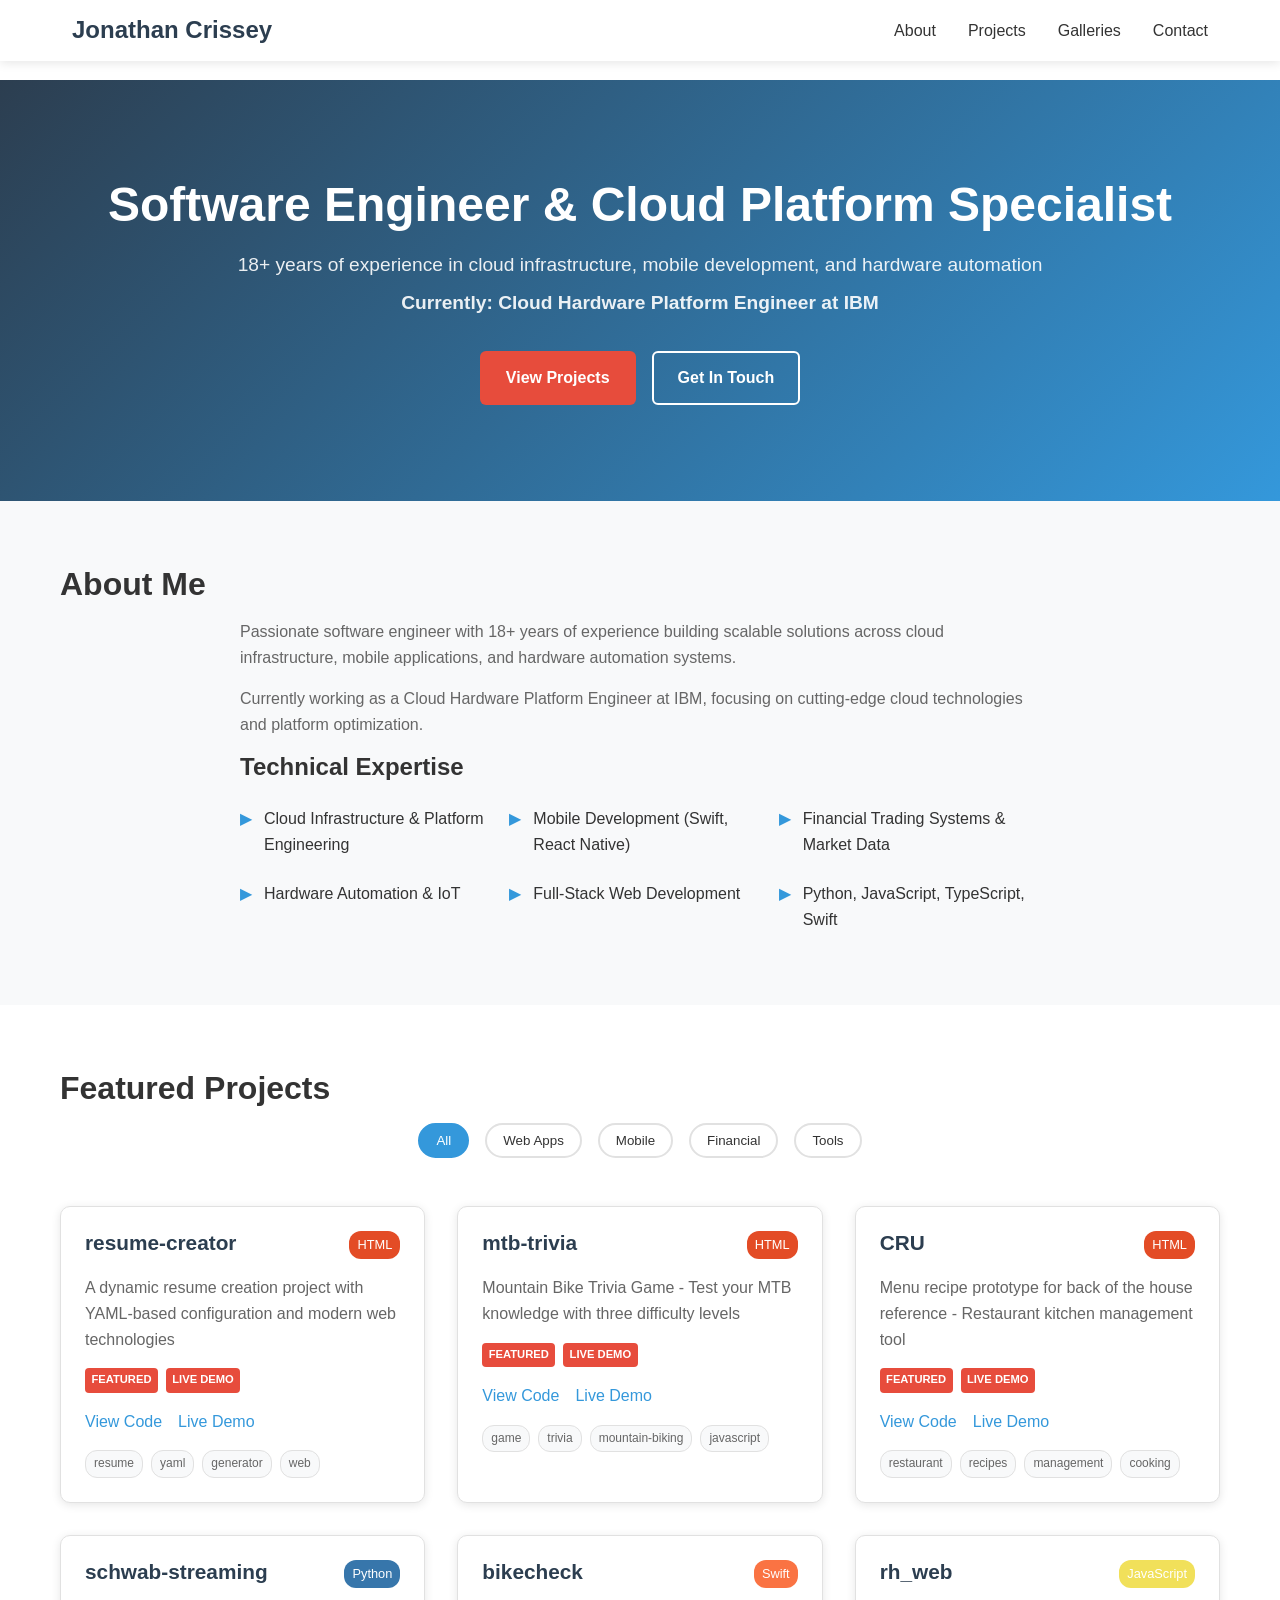
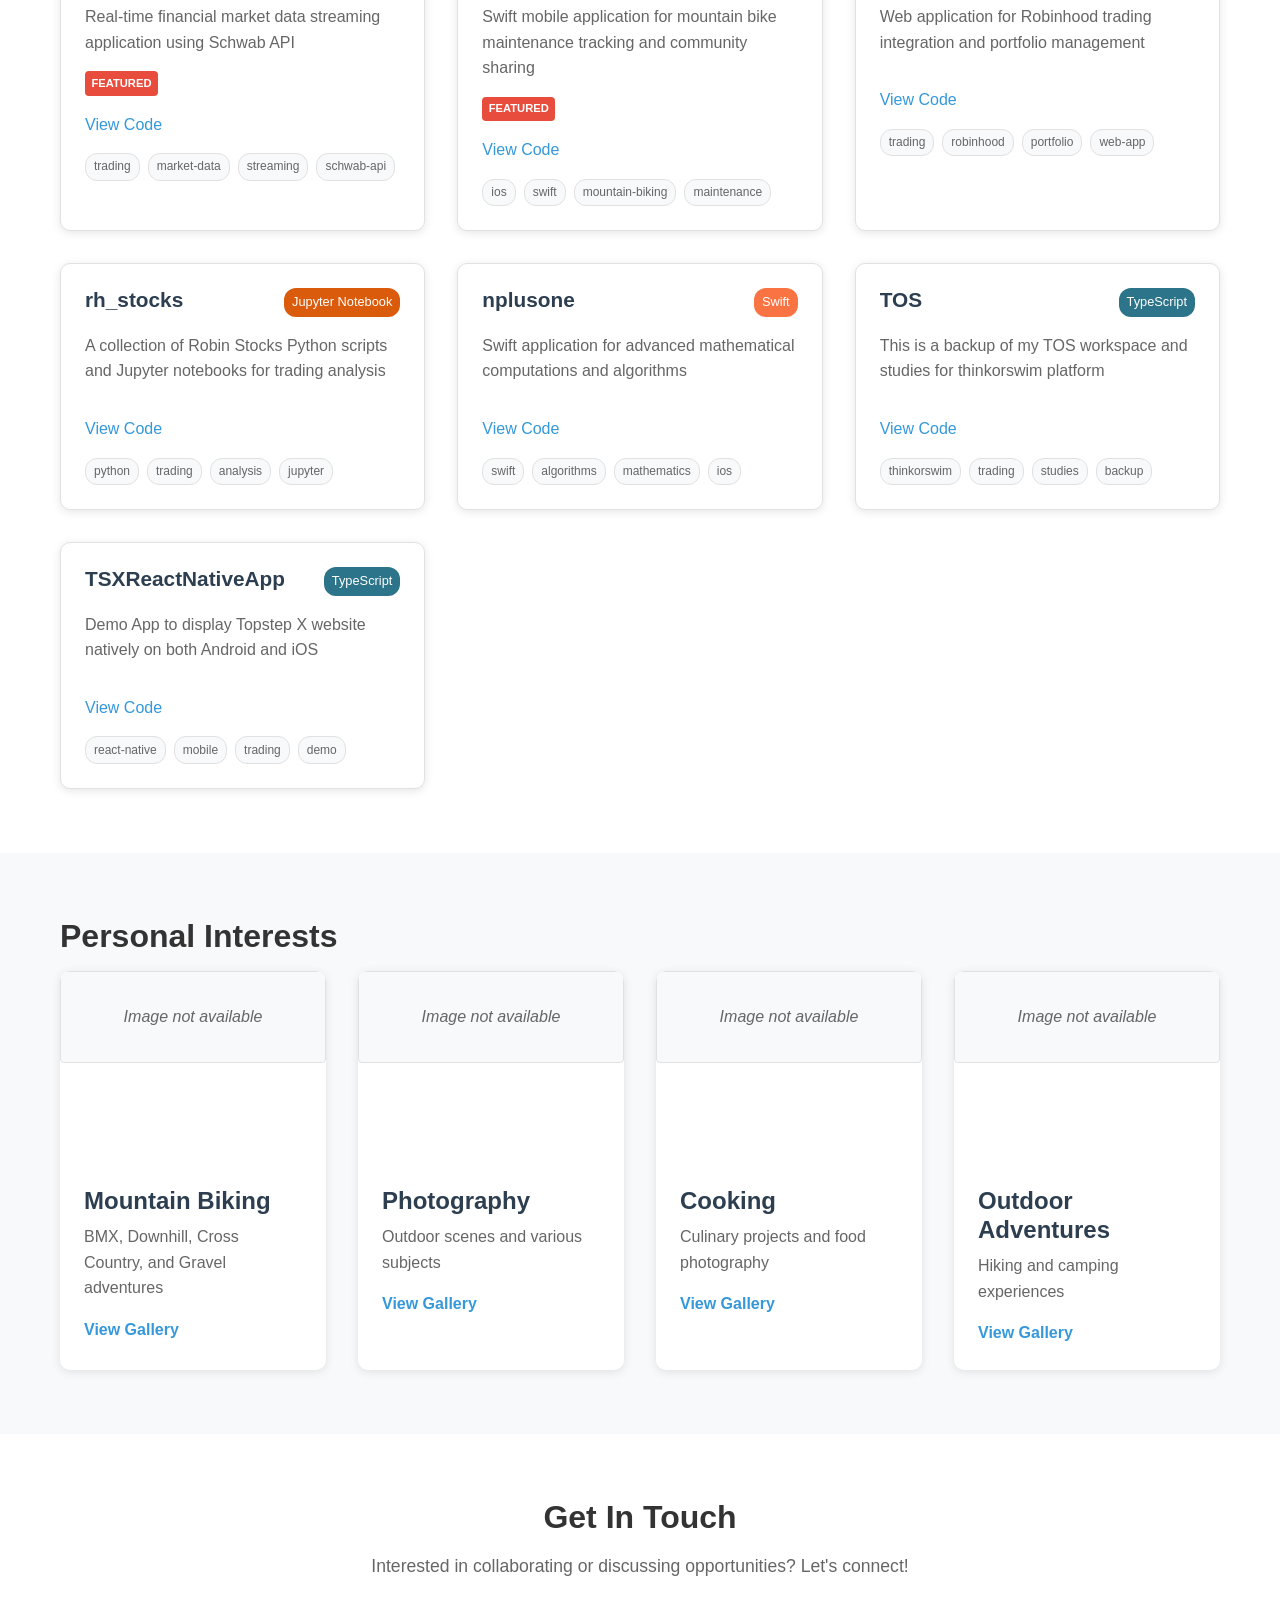
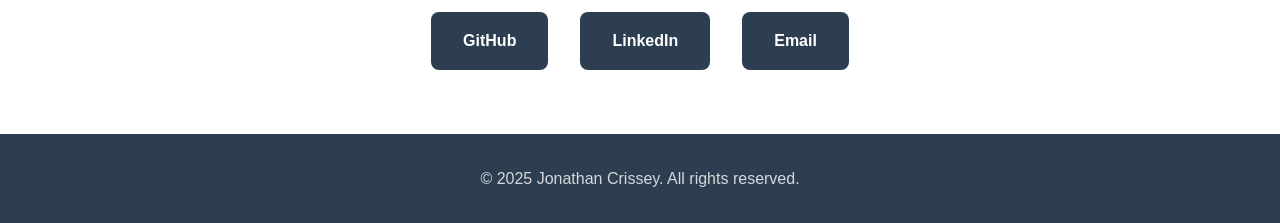
==== index.html @ 93f191c7 "Create portfolio landing page with GitHub projects showcase - Add responsive index.html with hero, a" ====
<!DOCTYPE html>
<html lang="en">
<head>
    <meta charset="UTF-8">
    <meta name="viewport" content="width=device-width, initial-scale=1.0">
    <title>Jonathan Crissey - Software Engineer & Portfolio</title>
    <meta name="description" content="Jonathan Crissey - 18+ years software engineering experience. Cloud infrastructure, mobile development, hardware automation.">
    <meta property="og:title" content="Jonathan Crissey - Software Engineer">
    <meta property="og:description" content="Portfolio showcasing GitHub projects and professional experience">
    <meta property="og:type" content="website">
    <link rel="stylesheet" href="css/main.css">
    <link rel="stylesheet" href="css/responsive.css">
</head>
<body>
    <header class="header">
        <nav class="nav">
            <div class="nav-brand">
                <h1>Jonathan Crissey</h1>
            </div>
            <ul class="nav-links">
                <li><a href="#about">About</a></li>
                <li><a href="#projects">Projects</a></li>
                <li><a href="#galleries">Galleries</a></li>
                <li><a href="#contact">Contact</a></li>
            </ul>
        </nav>
    </header>

    <main>
        <section class="hero">
            <div class="hero-content">
                <h1>Software Engineer & Cloud Platform Specialist</h1>
                <p>18+ years of experience in cloud infrastructure, mobile development, and hardware automation</p>
                <p class="hero-subtitle">Currently: Cloud Hardware Platform Engineer at IBM</p>
                <div class="hero-actions">
                    <a href="#projects" class="btn btn-primary">View Projects</a>
                    <a href="#contact" class="btn btn-secondary">Get In Touch</a>
                </div>
            </div>
        </section>

        <section id="about" class="about">
            <div class="container">
                <h2>About Me</h2>
                <div class="about-content">
                    <div class="about-text">
                        <p>Passionate software engineer with 18+ years of experience building scalable solutions across cloud infrastructure, mobile applications, and hardware automation systems.</p>
                        <p>Currently working as a Cloud Hardware Platform Engineer at IBM, focusing on cutting-edge cloud technologies and platform optimization.</p>
                        
                        <h3>Technical Expertise</h3>
                        <ul class="tech-list">
                            <li>Cloud Infrastructure & Platform Engineering</li>
                            <li>Mobile Development (Swift, React Native)</li>
                            <li>Financial Trading Systems & Market Data</li>
                            <li>Hardware Automation & IoT</li>
                            <li>Full-Stack Web Development</li>
                            <li>Python, JavaScript, TypeScript, Swift</li>
                        </ul>
                    </div>
                </div>
            </div>
        </section>

        <section id="projects" class="projects">
            <div class="container">
                <h2>Featured Projects</h2>
                <div class="projects-filter">
                    <button class="filter-btn active" data-filter="all">All</button>
                    <button class="filter-btn" data-filter="web">Web Apps</button>
                    <button class="filter-btn" data-filter="mobile">Mobile</button>
                    <button class="filter-btn" data-filter="financial">Financial</button>
                    <button class="filter-btn" data-filter="tools">Tools</button>
                </div>
                <div class="projects-grid" id="projects-grid">
                    <!-- Projects will be dynamically loaded here -->
                </div>
            </div>
        </section>

        <section id="galleries" class="galleries">
            <div class="container">
                <h2>Personal Interests</h2>
                <div class="galleries-grid">
                    <div class="gallery-card">
                        <div class="gallery-image">
                            <img src="images/biking/preview.jpg" alt="Mountain Biking" loading="lazy">
                        </div>
                        <h3>Mountain Biking</h3>
                        <p>BMX, Downhill, Cross Country, and Gravel adventures</p>
                        <a href="galleries/biking.html" class="gallery-link">View Gallery</a>
                    </div>
                    <div class="gallery-card">
                        <div class="gallery-image">
                            <img src="images/photography/preview.jpg" alt="Photography" loading="lazy">
                        </div>
                        <h3>Photography</h3>
                        <p>Outdoor scenes and various subjects</p>
                        <a href="galleries/photography.html" class="gallery-link">View Gallery</a>
                    </div>
                    <div class="gallery-card">
                        <div class="gallery-image">
                            <img src="images/cooking/preview.jpg" alt="Cooking" loading="lazy">
                        </div>
                        <h3>Cooking</h3>
                        <p>Culinary projects and food photography</p>
                        <a href="galleries/cooking.html" class="gallery-link">View Gallery</a>
                    </div>
                    <div class="gallery-card">
                        <div class="gallery-image">
                            <img src="images/outdoor/preview.jpg" alt="Outdoor Activities" loading="lazy">
                        </div>
                        <h3>Outdoor Adventures</h3>
                        <p>Hiking and camping experiences</p>
                        <a href="galleries/outdoor.html" class="gallery-link">View Gallery</a>
                    </div>
                </div>
            </div>
        </section>

        <section id="contact" class="contact">
            <div class="container">
                <h2>Get In Touch</h2>
                <div class="contact-content">
                    <p>Interested in collaborating or discussing opportunities? Let's connect!</p>
                    <div class="contact-links">
                        <a href="https://github.com/jonathanalexander229" class="contact-link" target="_blank" rel="noopener">
                            <span class="icon">GitHub</span>
                        </a>
                        <a href="https://linkedin.com/in/jonathanalexander229" class="contact-link" target="_blank" rel="noopener">
                            <span class="icon">LinkedIn</span>
                        </a>
                        <a href="mailto:jonathan@example.com" class="contact-link">
                            <span class="icon">Email</span>
                        </a>
                    </div>
                </div>
            </div>
        </section>
    </main>

    <footer class="footer">
        <div class="container">
            <p>&copy; 2025 Jonathan Crissey. All rights reserved.</p>
        </div>
    </footer>

    <script src="js/projects.js"></script>
    <script src="js/gallery.js"></script>
    <script src="js/main.js"></script>
</body>
</html>
---- css/main.css ----
/* Reset and Base Styles */
* {
    margin: 0;
    padding: 0;
    box-sizing: border-box;
}

:root {
    --primary-color: #2c3e50;
    --secondary-color: #3498db;
    --accent-color: #e74c3c;
    --text-color: #333;
    --text-light: #666;
    --background-color: #fff;
    --section-bg: #f8f9fa;
    --border-color: #e1e1e1;
    --shadow: 0 2px 10px rgba(0, 0, 0, 0.1);
    --transition: all 0.3s ease;
}

body {
    font-family: 'Helvetica Neue', Arial, sans-serif;
    line-height: 1.6;
    color: var(--text-color);
    background-color: var(--background-color);
}

.container {
    max-width: 1200px;
    margin: 0 auto;
    padding: 0 20px;
}

/* Typography */
h1, h2, h3, h4, h5, h6 {
    font-weight: 600;
    line-height: 1.2;
    margin-bottom: 1rem;
}

h1 { font-size: 2.5rem; }
h2 { font-size: 2rem; }
h3 { font-size: 1.5rem; }

p {
    margin-bottom: 1rem;
    color: var(--text-light);
}

/* Header and Navigation */
.header {
    background: var(--background-color);
    box-shadow: var(--shadow);
    position: fixed;
    top: 0;
    left: 0;
    right: 0;
    z-index: 1000;
}

.nav {
    display: flex;
    justify-content: space-between;
    align-items: center;
    padding: 1rem 2rem;
    max-width: 1200px;
    margin: 0 auto;
}

.nav-brand h1 {
    color: var(--primary-color);
    margin: 0;
    font-size: 1.5rem;
}

.nav-links {
    display: flex;
    list-style: none;
    gap: 2rem;
}

.nav-links a {
    text-decoration: none;
    color: var(--text-color);
    font-weight: 500;
    transition: var(--transition);
}

.nav-links a:hover {
    color: var(--secondary-color);
}

/* Main Content */
main {
    margin-top: 80px;
}

/* Hero Section */
.hero {
    background: linear-gradient(135deg, var(--primary-color) 0%, var(--secondary-color) 100%);
    color: white;
    padding: 6rem 2rem;
    text-align: center;
}

.hero-content h1 {
    font-size: 3rem;
    margin-bottom: 1rem;
    color: white;
}

.hero-content p {
    font-size: 1.2rem;
    margin-bottom: 0.5rem;
    color: rgba(255, 255, 255, 0.9);
}

.hero-subtitle {
    font-weight: 600;
    margin-bottom: 2rem !important;
}

.hero-actions {
    margin-top: 2rem;
    display: flex;
    gap: 1rem;
    justify-content: center;
    flex-wrap: wrap;
}

/* Buttons */
.btn {
    display: inline-block;
    padding: 12px 24px;
    border-radius: 6px;
    text-decoration: none;
    font-weight: 600;
    transition: var(--transition);
    border: 2px solid transparent;
}

.btn-primary {
    background: var(--accent-color);
    color: white;
}

.btn-primary:hover {
    background: #c0392b;
    transform: translateY(-2px);
}

.btn-secondary {
    background: transparent;
    color: white;
    border-color: white;
}

.btn-secondary:hover {
    background: white;
    color: var(--primary-color);
}

/* Sections */
section {
    padding: 4rem 0;
}

.about {
    background: var(--section-bg);
}

.about-content {
    max-width: 800px;
    margin: 0 auto;
}

.tech-list {
    list-style: none;
    display: grid;
    grid-template-columns: repeat(auto-fit, minmax(250px, 1fr));
    gap: 0.5rem;
    margin-top: 1rem;
}

.tech-list li {
    padding: 0.5rem 0;
    color: var(--text-color);
    position: relative;
    padding-left: 1.5rem;
}

.tech-list li::before {
    content: "▶";
    color: var(--secondary-color);
    position: absolute;
    left: 0;
}

/* Projects Section */
.projects-filter {
    display: flex;
    justify-content: center;
    gap: 1rem;
    margin-bottom: 3rem;
    flex-wrap: wrap;
}

.filter-btn {
    padding: 8px 16px;
    border: 2px solid var(--border-color);
    background: var(--background-color);
    color: var(--text-color);
    border-radius: 25px;
    cursor: pointer;
    transition: var(--transition);
    font-weight: 500;
}

.filter-btn:hover,
.filter-btn.active {
    background: var(--secondary-color);
    color: white;
    border-color: var(--secondary-color);
}

.projects-grid {
    display: grid;
    grid-template-columns: repeat(auto-fit, minmax(300px, 1fr));
    gap: 2rem;
}

.project-card {
    background: var(--background-color);
    border-radius: 10px;
    padding: 1.5rem;
    box-shadow: var(--shadow);
    transition: var(--transition);
    border: 1px solid var(--border-color);
}

.project-card:hover {
    transform: translateY(-5px);
    box-shadow: 0 5px 20px rgba(0, 0, 0, 0.15);
}

.project-header {
    display: flex;
    justify-content: space-between;
    align-items: flex-start;
    margin-bottom: 1rem;
}

.project-title {
    font-size: 1.3rem;
    color: var(--primary-color);
    margin: 0;
}

.project-language {
    background: var(--secondary-color);
    color: white;
    padding: 0.25rem 0.5rem;
    border-radius: 12px;
    font-size: 0.8rem;
    font-weight: 500;
}

.project-description {
    margin-bottom: 1rem;
    color: var(--text-light);
}

.project-links {
    display: flex;
    gap: 1rem;
    flex-wrap: wrap;
}

.project-link {
    color: var(--secondary-color);
    text-decoration: none;
    font-weight: 500;
    transition: var(--transition);
}

.project-link:hover {
    color: var(--primary-color);
    text-decoration: underline;
}

.project-badge {
    background: var(--accent-color);
    color: white;
    padding: 0.2rem 0.4rem;
    border-radius: 4px;
    font-size: 0.7rem;
    font-weight: 600;
    text-transform: uppercase;
}

/* Galleries Section */
.galleries {
    background: var(--section-bg);
}

.galleries-grid {
    display: grid;
    grid-template-columns: repeat(auto-fit, minmax(250px, 1fr));
    gap: 2rem;
}

.gallery-card {
    background: var(--background-color);
    border-radius: 10px;
    overflow: hidden;
    box-shadow: var(--shadow);
    transition: var(--transition);
}

.gallery-card:hover {
    transform: translateY(-5px);
}

.gallery-image {
    height: 200px;
    overflow: hidden;
}

.gallery-image img {
    width: 100%;
    height: 100%;
    object-fit: cover;
    transition: var(--transition);
}

.gallery-card:hover .gallery-image img {
    transform: scale(1.05);
}

.gallery-card h3,
.gallery-card p,
.gallery-link {
    padding: 0 1.5rem;
}

.gallery-card h3 {
    margin: 1rem 0 0.5rem 0;
    color: var(--primary-color);
}

.gallery-card p {
    margin-bottom: 1rem;
}

.gallery-link {
    display: inline-block;
    color: var(--secondary-color);
    text-decoration: none;
    font-weight: 600;
    margin-bottom: 1.5rem;
    transition: var(--transition);
}

.gallery-link:hover {
    color: var(--primary-color);
}

/* Contact Section */
.contact {
    text-align: center;
}

.contact-content p {
    font-size: 1.1rem;
    margin-bottom: 2rem;
    color: var(--text-light);
}

.contact-links {
    display: flex;
    justify-content: center;
    gap: 2rem;
    flex-wrap: wrap;
}

.contact-link {
    display: inline-block;
    padding: 1rem 2rem;
    background: var(--primary-color);
    color: white;
    text-decoration: none;
    border-radius: 8px;
    transition: var(--transition);
    font-weight: 600;
}

.contact-link:hover {
    background: var(--secondary-color);
    transform: translateY(-2px);
}

/* Footer */
.footer {
    background: var(--primary-color);
    color: white;
    text-align: center;
    padding: 2rem 0;
}

.footer p {
    margin: 0;
    color: rgba(255, 255, 255, 0.8);
}

/* Project Topics */
.project-topics {
    margin-top: 1rem;
    display: flex;
    flex-wrap: wrap;
    gap: 0.5rem;
}

.topic-tag {
    background: var(--section-bg);
    color: var(--text-light);
    padding: 0.2rem 0.5rem;
    border-radius: 12px;
    font-size: 0.75rem;
    border: 1px solid var(--border-color);
}

.project-meta {
    margin-bottom: 1rem;
    display: flex;
    gap: 0.5rem;
    flex-wrap: wrap;
}

/* Lightbox Styles */
.lightbox {
    position: fixed;
    top: 0;
    left: 0;
    width: 100%;
    height: 100%;
    background: rgba(0, 0, 0, 0.9);
    z-index: 2000;
    display: flex;
    align-items: center;
    justify-content: center;
    opacity: 0;
    visibility: hidden;
    transition: var(--transition);
}

.lightbox.active {
    opacity: 1;
    visibility: visible;
}

.lightbox-overlay {
    position: relative;
    width: 100%;
    height: 100%;
    display: flex;
    align-items: center;
    justify-content: center;
}

.lightbox-content {
    position: relative;
    max-width: 90vw;
    max-height: 90vh;
}

.lightbox-image {
    max-width: 100%;
    max-height: 80vh;
    object-fit: contain;
}

.lightbox-close {
    position: absolute;
    top: -40px;
    right: 0;
    background: none;
    border: none;
    color: white;
    font-size: 2rem;
    cursor: pointer;
    padding: 5px;
    line-height: 1;
}

.lightbox-prev,
.lightbox-next {
    position: absolute;
    top: 50%;
    transform: translateY(-50%);
    background: rgba(255, 255, 255, 0.2);
    border: none;
    color: white;
    font-size: 2rem;
    cursor: pointer;
    padding: 1rem;
    border-radius: 50%;
    transition: var(--transition);
}

.lightbox-prev {
    left: -60px;
}

.lightbox-next {
    right: -60px;
}

.lightbox-prev:hover,
.lightbox-next:hover {
    background: rgba(255, 255, 255, 0.3);
}

.lightbox-caption {
    position: absolute;
    bottom: -40px;
    left: 0;
    right: 0;
    color: white;
    text-align: center;
    font-size: 0.9rem;
}

.lightbox-counter {
    position: absolute;
    top: -40px;
    left: 0;
    color: white;
    font-size: 0.9rem;
}

/* Animation Classes */
.animate-in {
    animation: fadeInUp 0.6s ease forwards;
}

@keyframes fadeInUp {
    from {
        opacity: 0;
        transform: translateY(30px);
    }
    to {
        opacity: 1;
        transform: translateY(0);
    }
}

.image-placeholder {
    display: flex;
    align-items: center;
    justify-content: center;
    background: var(--section-bg);
    color: var(--text-light);
    border: 1px solid var(--border-color);
    border-radius: 4px;
    padding: 2rem;
    font-style: italic;
}

/* Utility Classes */
.hidden {
    display: none !important;
}

.text-center {
    text-align: center;
}

/* Smooth Scrolling */
html {
    scroll-behavior: smooth;
}
---- css/responsive.css ----
/* Responsive Design */

/* Tablet Styles */
@media (max-width: 1024px) {
    .container {
        padding: 0 15px;
    }
    
    .nav {
        padding: 1rem 1.5rem;
    }
    
    .hero-content h1 {
        font-size: 2.5rem;
    }
    
    .projects-grid {
        grid-template-columns: repeat(auto-fit, minmax(280px, 1fr));
        gap: 1.5rem;
    }
    
    .galleries-grid {
        grid-template-columns: repeat(auto-fit, minmax(200px, 1fr));
    }
}

/* Mobile Styles */
@media (max-width: 768px) {
    .nav {
        flex-direction: column;
        gap: 1rem;
        padding: 1rem;
    }
    
    .nav-links {
        gap: 1.5rem;
    }
    
    main {
        margin-top: 120px;
    }
    
    .hero {
        padding: 4rem 1rem;
    }
    
    .hero-content h1 {
        font-size: 2rem;
    }
    
    .hero-content p {
        font-size: 1rem;
    }
    
    .hero-actions {
        flex-direction: column;
        align-items: center;
        gap: 0.5rem;
    }
    
    .btn {
        width: 100%;
        max-width: 200px;
        text-align: center;
    }
    
    section {
        padding: 3rem 0;
    }
    
    h1 { font-size: 2rem; }
    h2 { font-size: 1.75rem; }
    h3 { font-size: 1.25rem; }
    
    .projects-filter {
        gap: 0.5rem;
    }
    
    .filter-btn {
        padding: 6px 12px;
        font-size: 0.9rem;
    }
    
    .projects-grid {
        grid-template-columns: 1fr;
        gap: 1rem;
    }
    
    .project-card {
        padding: 1rem;
    }
    
    .project-header {
        flex-direction: column;
        gap: 0.5rem;
        align-items: flex-start;
    }
    
    .project-links {
        flex-direction: column;
        gap: 0.5rem;
    }
    
    .galleries-grid {
        grid-template-columns: 1fr;
        gap: 1rem;
    }
    
    .contact-links {
        flex-direction: column;
        gap: 1rem;
        align-items: center;
    }
    
    .contact-link {
        width: 100%;
        max-width: 250px;
    }
    
    .tech-list {
        grid-template-columns: 1fr;
    }
}

/* Small Mobile Styles */
@media (max-width: 480px) {
    .container {
        padding: 0 10px;
    }
    
    .nav-brand h1 {
        font-size: 1.2rem;
    }
    
    .nav-links {
        flex-wrap: wrap;
        justify-content: center;
        gap: 1rem;
    }
    
    .hero {
        padding: 3rem 0.5rem;
    }
    
    .hero-content h1 {
        font-size: 1.75rem;
    }
    
    .project-card {
        margin: 0 0.5rem;
    }
    
    .gallery-card h3,
    .gallery-card p,
    .gallery-link {
        padding: 0 1rem;
    }
}

/* Print Styles */
@media print {
    .nav,
    .hero-actions,
    .projects-filter,
    .contact-links,
    .footer {
        display: none;
    }
    
    .hero {
        background: none;
        color: var(--text-color);
        padding: 2rem 0;
    }
    
    .hero-content h1 {
        color: var(--primary-color);
    }
    
    section {
        padding: 1rem 0;
        break-inside: avoid;
    }
    
    .project-card,
    .gallery-card {
        break-inside: avoid;
        box-shadow: none;
        border: 1px solid var(--border-color);
    }
}

/* High DPI Displays */
@media (-webkit-min-device-pixel-ratio: 2), (min-resolution: 192dpi) {
    .gallery-image img,
    .project-card {
        image-rendering: -webkit-optimize-contrast;
        image-rendering: crisp-edges;
    }
}

/* Dark Mode Support */
@media (prefers-color-scheme: dark) {
    :root {
        --primary-color: #34495e;
        --text-color: #e4e4e4;
        --text-light: #b8b8b8;
        --background-color: #1a1a1a;
        --section-bg: #2d2d2d;
        --border-color: #404040;
        --shadow: 0 2px 10px rgba(0, 0, 0, 0.3);
    }
    
    .project-card,
    .gallery-card {
        background: var(--section-bg);
        border-color: var(--border-color);
    }
    
    .filter-btn {
        background: var(--section-bg);
        border-color: var(--border-color);
        color: var(--text-color);
    }
}

/* Reduced Motion */
@media (prefers-reduced-motion: reduce) {
    * {
        animation-duration: 0.01ms !important;
        animation-iteration-count: 1 !important;
        transition-duration: 0.01ms !important;
    }
    
    html {
        scroll-behavior: auto;
    }
}
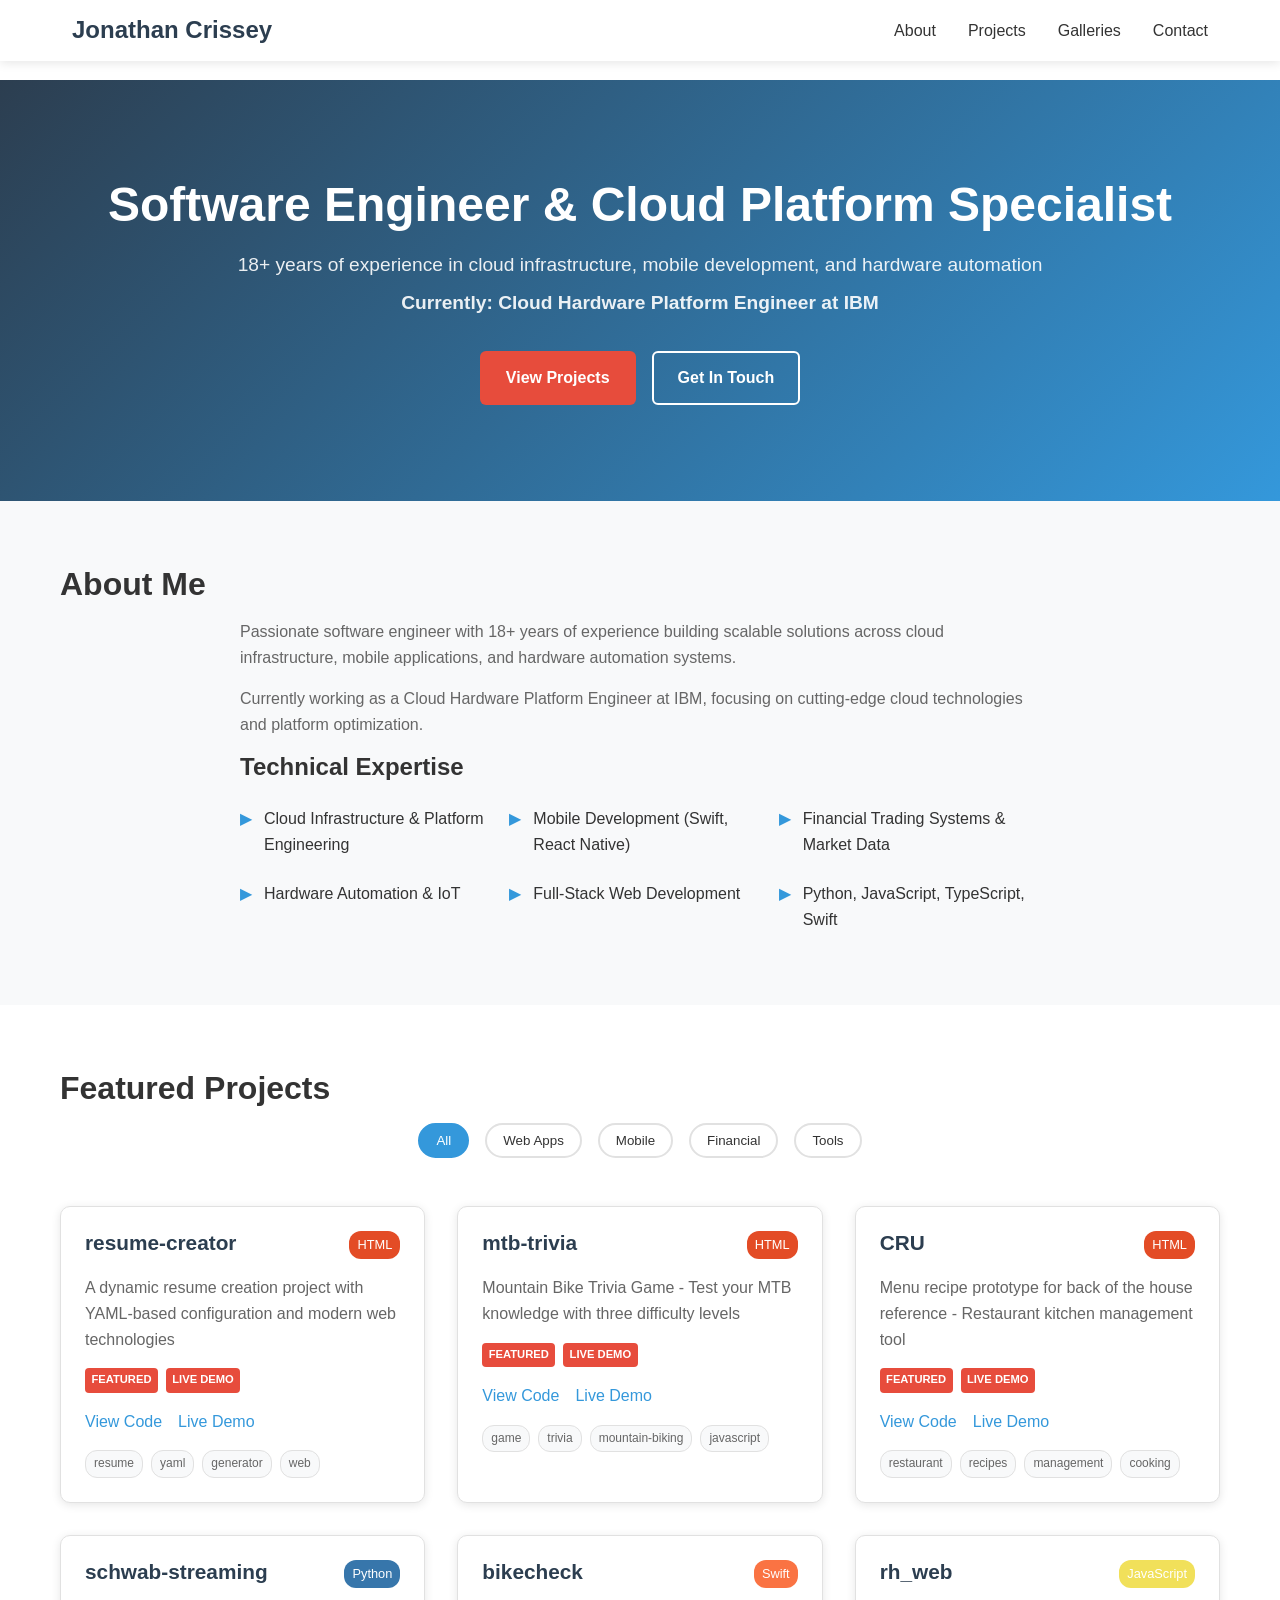
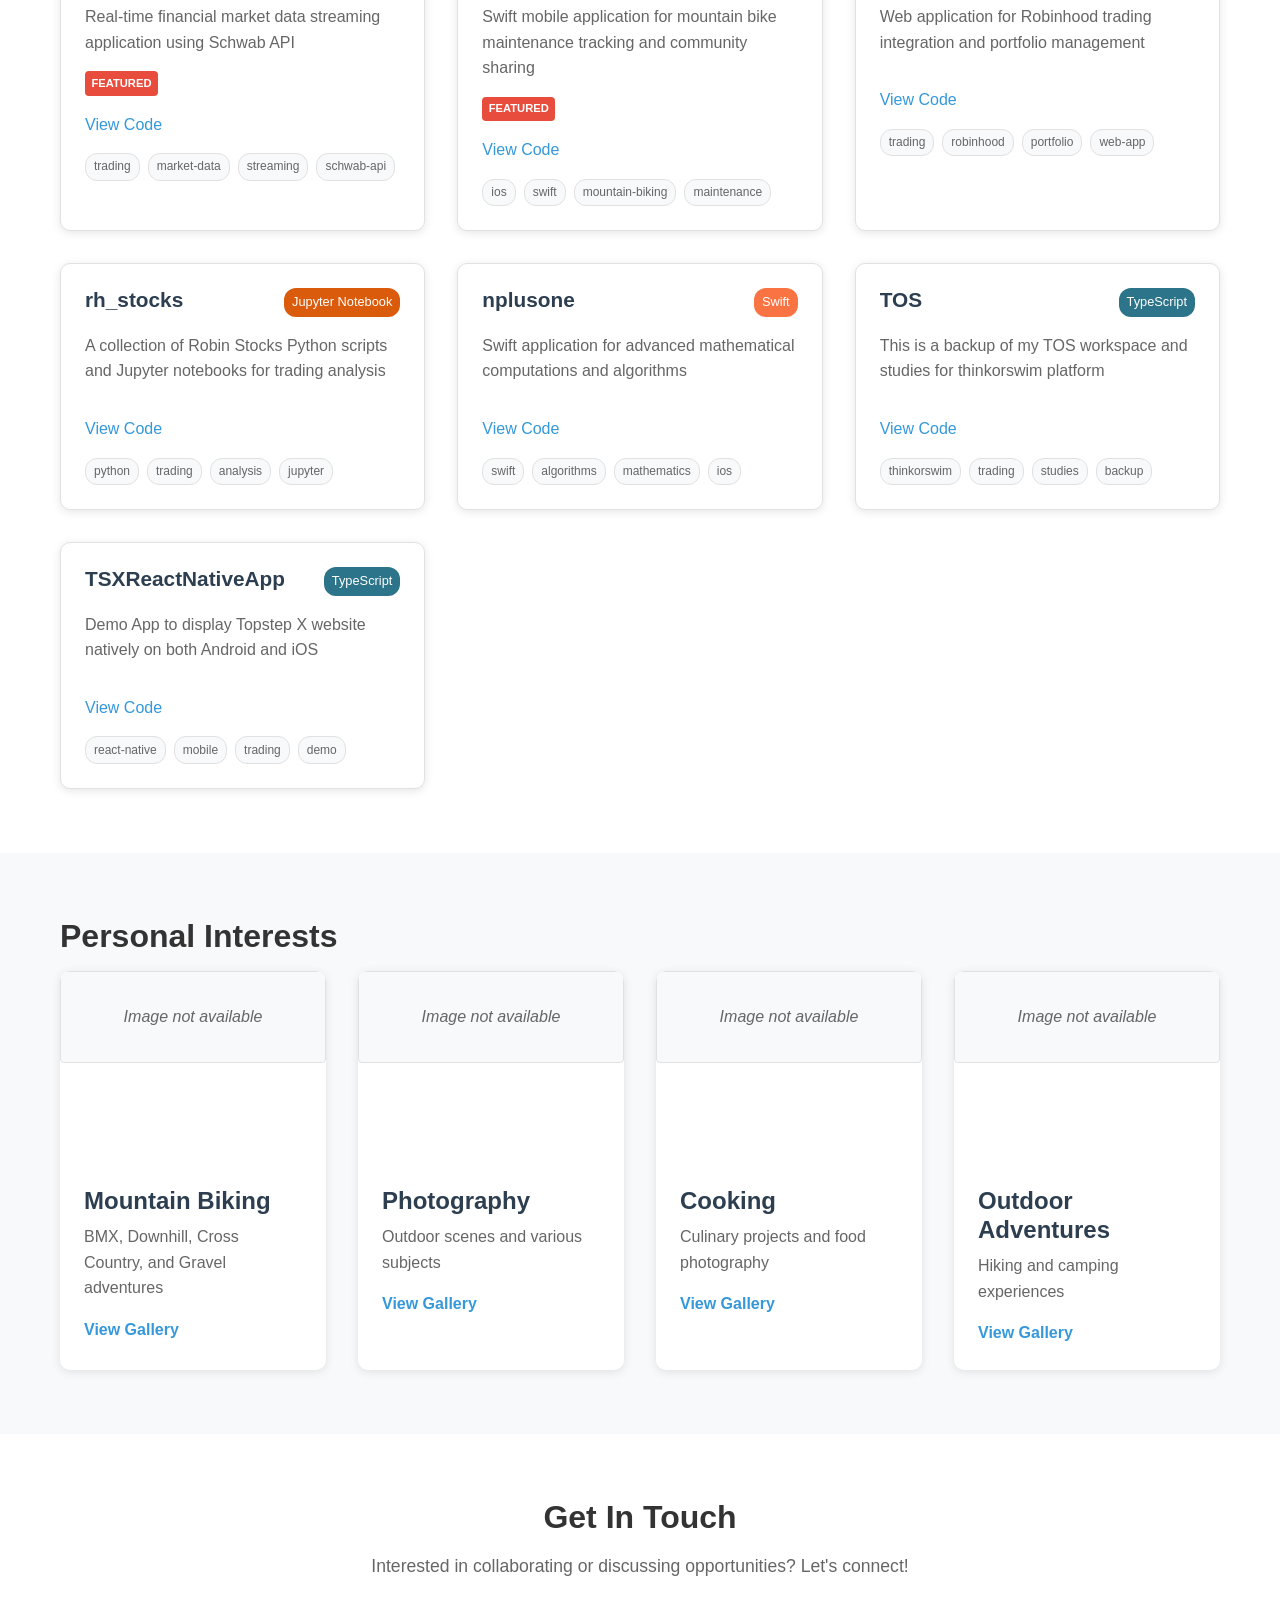
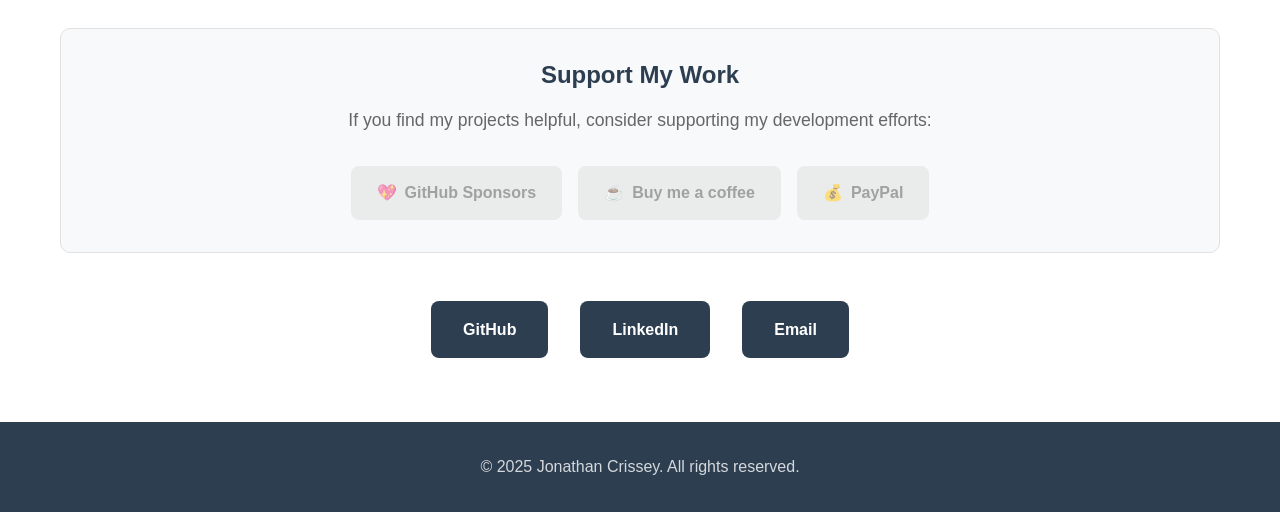
==== commit b578da0a: "Add donation and advertising testing framework - Implement GitHub Pages compliant donation buttons (" ====
--- a/index.html
+++ b/index.html
@@ -63,6 +63,16 @@
 
         <section id="projects" class="projects">
             <div class="container">
+                <!-- Ad Section - Testing Only -->
+                <div class="ad-section banner-ad" data-ad-type="banner" style="display: none;">
+                    <div class="ad-placeholder">
+                        <span class="ad-label">Advertisement</span>
+                        <div class="ad-content">
+                            <p>728x90 Banner Ad Space - Testing</p>
+                        </div>
+                    </div>
+                </div>
+                
                 <h2>Featured Projects</h2>
                 <div class="projects-filter">
                     <button class="filter-btn active" data-filter="all">All</button>
@@ -74,6 +84,16 @@
                 <div class="projects-grid" id="projects-grid">
                     <!-- Projects will be dynamically loaded here -->
                 </div>
+                
+                <!-- Ad Section - Sidebar Style -->
+                <div class="ad-section sidebar-ad" data-ad-type="sidebar" style="display: none;">
+                    <div class="ad-placeholder">
+                        <span class="ad-label">Sponsored</span>
+                        <div class="ad-content">
+                            <p>300x250 Sidebar Ad - Testing</p>
+                        </div>
+                    </div>
+                </div>
             </div>
         </section>
 
@@ -122,6 +142,27 @@
                 <h2>Get In Touch</h2>
                 <div class="contact-content">
                     <p>Interested in collaborating or discussing opportunities? Let's connect!</p>
+                    
+                    <!-- Support Section -->
+                    <div class="support-section">
+                        <h3>Support My Work</h3>
+                        <p>If you find my projects helpful, consider supporting my development efforts:</p>
+                        <div class="donation-buttons">
+                            <a href="#" class="donation-btn github-sponsor disabled" data-service="github-sponsors">
+                                <span class="icon">💖</span>
+                                <span>GitHub Sponsors</span>
+                            </a>
+                            <a href="#" class="donation-btn kofi disabled" data-service="kofi">
+                                <span class="icon">☕</span>
+                                <span>Buy me a coffee</span>
+                            </a>
+                            <a href="#" class="donation-btn paypal disabled" data-service="paypal">
+                                <span class="icon">💰</span>
+                                <span>PayPal</span>
+                            </a>
+                        </div>
+                    </div>
+                    
                     <div class="contact-links">
                         <a href="https://github.com/jonathanalexander229" class="contact-link" target="_blank" rel="noopener">
                             <span class="icon">GitHub</span>
@@ -138,6 +179,20 @@
         </section>
     </main>
 
+    <!-- Ad Testing Controls (Development Only) -->
+    <div class="ad-controls" id="ad-controls">
+        <h4>Ad Testing (Dev Mode)</h4>
+        <label>
+            <input type="checkbox" id="toggle-banner-ad"> Banner Ads
+        </label>
+        <label>
+            <input type="checkbox" id="toggle-sidebar-ad"> Sidebar Ads
+        </label>
+        <label>
+            <input type="checkbox" id="toggle-donation-buttons" checked> Donation Buttons
+        </label>
+    </div>
+
     <footer class="footer">
         <div class="container">
             <p>&copy; 2025 Jonathan Crissey. All rights reserved.</p>
--- a/css/main.css
+++ b/css/main.css
@@ -376,6 +376,67 @@
     color: var(--text-light);
 }
 
+/* Support Section */
+.support-section {
+    margin: 3rem 0;
+    padding: 2rem;
+    background: var(--section-bg);
+    border-radius: 10px;
+    border: 1px solid var(--border-color);
+}
+
+.support-section h3 {
+    color: var(--primary-color);
+    margin-bottom: 1rem;
+}
+
+.donation-buttons {
+    display: flex;
+    justify-content: center;
+    gap: 1rem;
+    flex-wrap: wrap;
+    margin-top: 1.5rem;
+}
+
+.donation-btn {
+    display: inline-flex;
+    align-items: center;
+    gap: 0.5rem;
+    padding: 0.75rem 1.5rem;
+    border-radius: 8px;
+    text-decoration: none;
+    font-weight: 600;
+    transition: var(--transition);
+    border: 2px solid transparent;
+}
+
+.donation-btn.github-sponsor {
+    background: #ea4aaa;
+    color: white;
+}
+
+.donation-btn.kofi {
+    background: #ff5f5f;
+    color: white;
+}
+
+.donation-btn.paypal {
+    background: #0070ba;
+    color: white;
+}
+
+.donation-btn.disabled {
+    background: var(--border-color);
+    color: var(--text-light);
+    cursor: not-allowed;
+    opacity: 0.6;
+}
+
+.donation-btn:not(.disabled):hover {
+    transform: translateY(-2px);
+    box-shadow: 0 4px 12px rgba(0, 0, 0, 0.15);
+}
+
 .contact-links {
     display: flex;
     justify-content: center;
@@ -538,6 +599,95 @@
     font-size: 0.9rem;
 }
 
+/* Ad Sections - Testing Only */
+.ad-section {
+    margin: 2rem 0;
+    text-align: center;
+}
+
+.ad-placeholder {
+    background: linear-gradient(135deg, #f8f9fa 0%, #e9ecef 100%);
+    border: 2px dashed var(--border-color);
+    border-radius: 8px;
+    padding: 1rem;
+    position: relative;
+    min-height: 100px;
+    display: flex;
+    flex-direction: column;
+    align-items: center;
+    justify-content: center;
+}
+
+.ad-label {
+    position: absolute;
+    top: 8px;
+    left: 8px;
+    background: var(--text-light);
+    color: white;
+    padding: 0.2rem 0.5rem;
+    border-radius: 4px;
+    font-size: 0.7rem;
+    text-transform: uppercase;
+    font-weight: 600;
+}
+
+.banner-ad .ad-placeholder {
+    width: 100%;
+    max-width: 728px;
+    height: 90px;
+    margin: 0 auto;
+}
+
+.sidebar-ad .ad-placeholder {
+    width: 300px;
+    height: 250px;
+    margin: 0 auto;
+}
+
+.ad-content {
+    color: var(--text-light);
+    font-style: italic;
+}
+
+.ad-content p {
+    margin: 0;
+    font-size: 0.9rem;
+}
+
+/* Ad Testing Controls */
+.ad-controls {
+    position: fixed;
+    bottom: 20px;
+    right: 20px;
+    background: var(--primary-color);
+    color: white;
+    padding: 1rem;
+    border-radius: 8px;
+    box-shadow: var(--shadow);
+    z-index: 1000;
+    display: none;
+}
+
+.ad-controls.show {
+    display: block;
+}
+
+.ad-controls h4 {
+    margin: 0 0 0.5rem 0;
+    font-size: 0.9rem;
+}
+
+.ad-controls label {
+    display: block;
+    margin: 0.25rem 0;
+    font-size: 0.8rem;
+    cursor: pointer;
+}
+
+.ad-controls input[type="checkbox"] {
+    margin-right: 0.5rem;
+}
+
 /* Animation Classes */
 .animate-in {
     animation: fadeInUp 0.6s ease forwards;
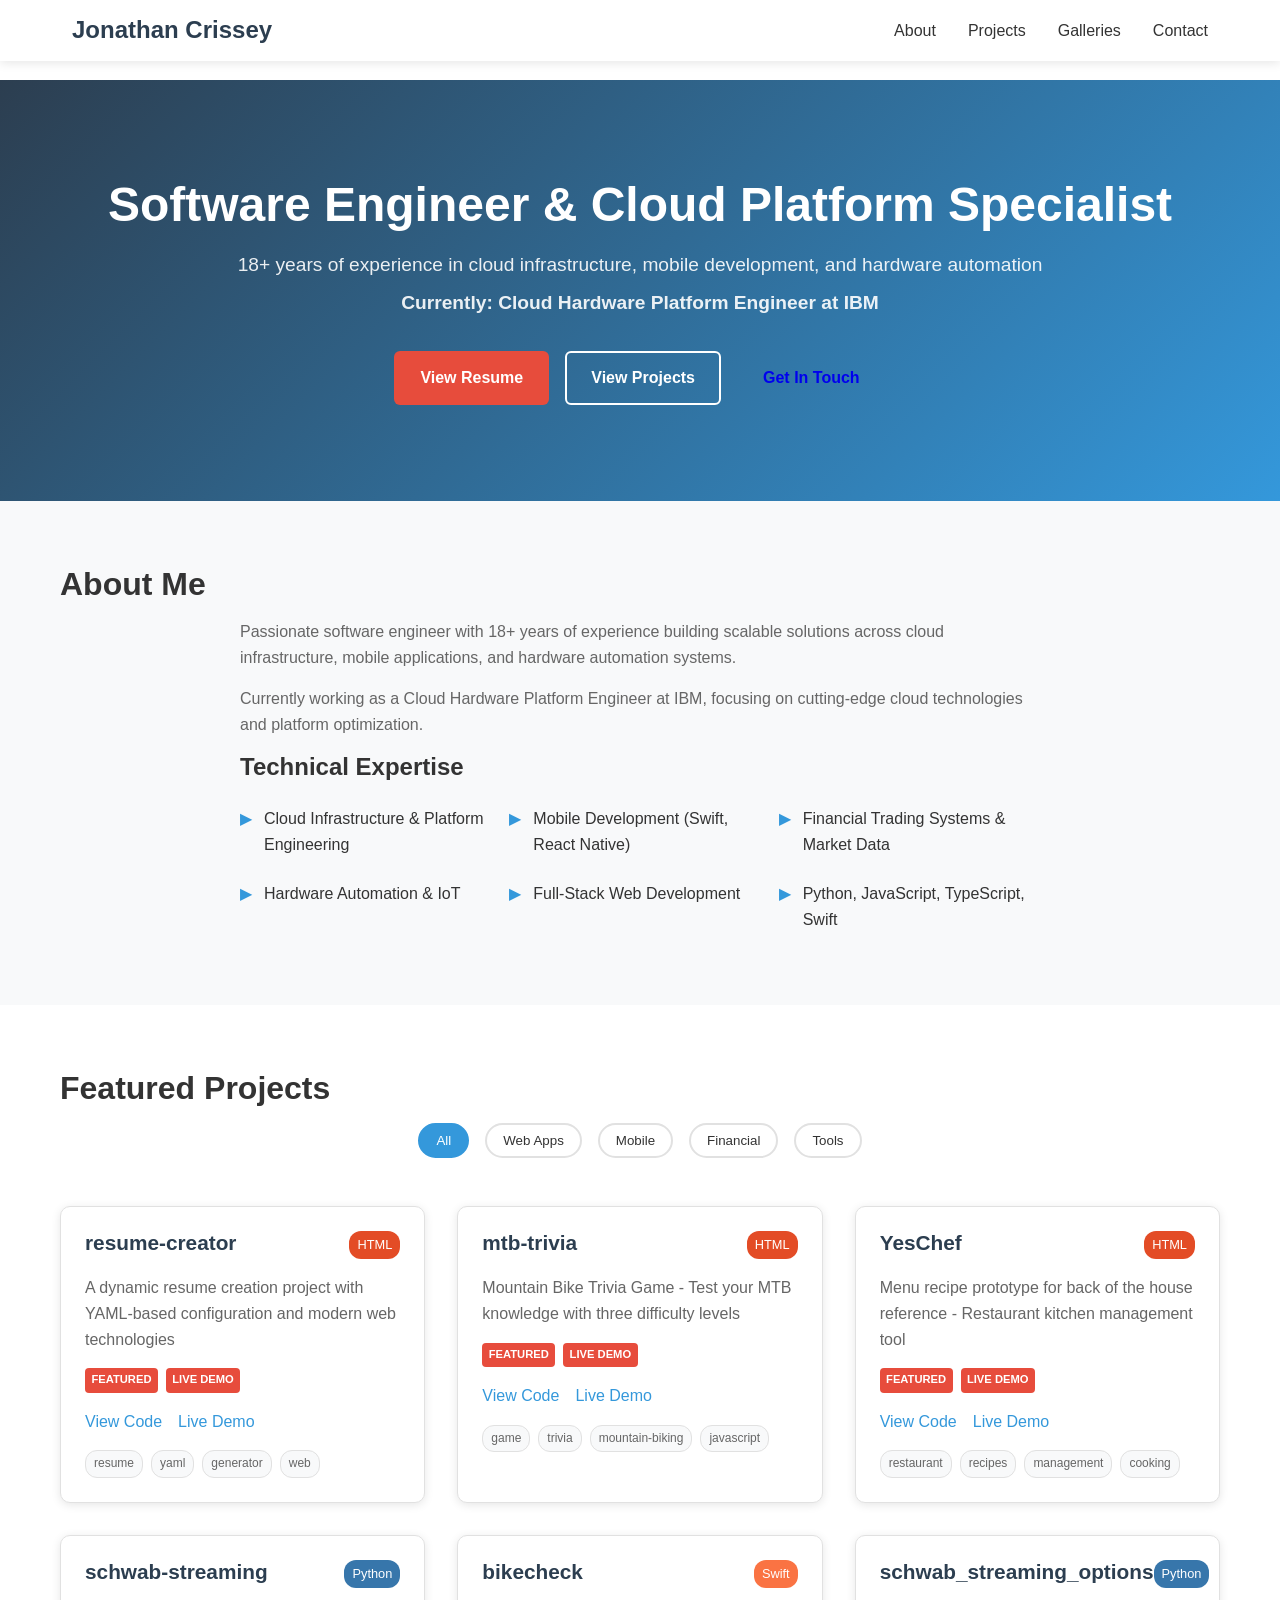
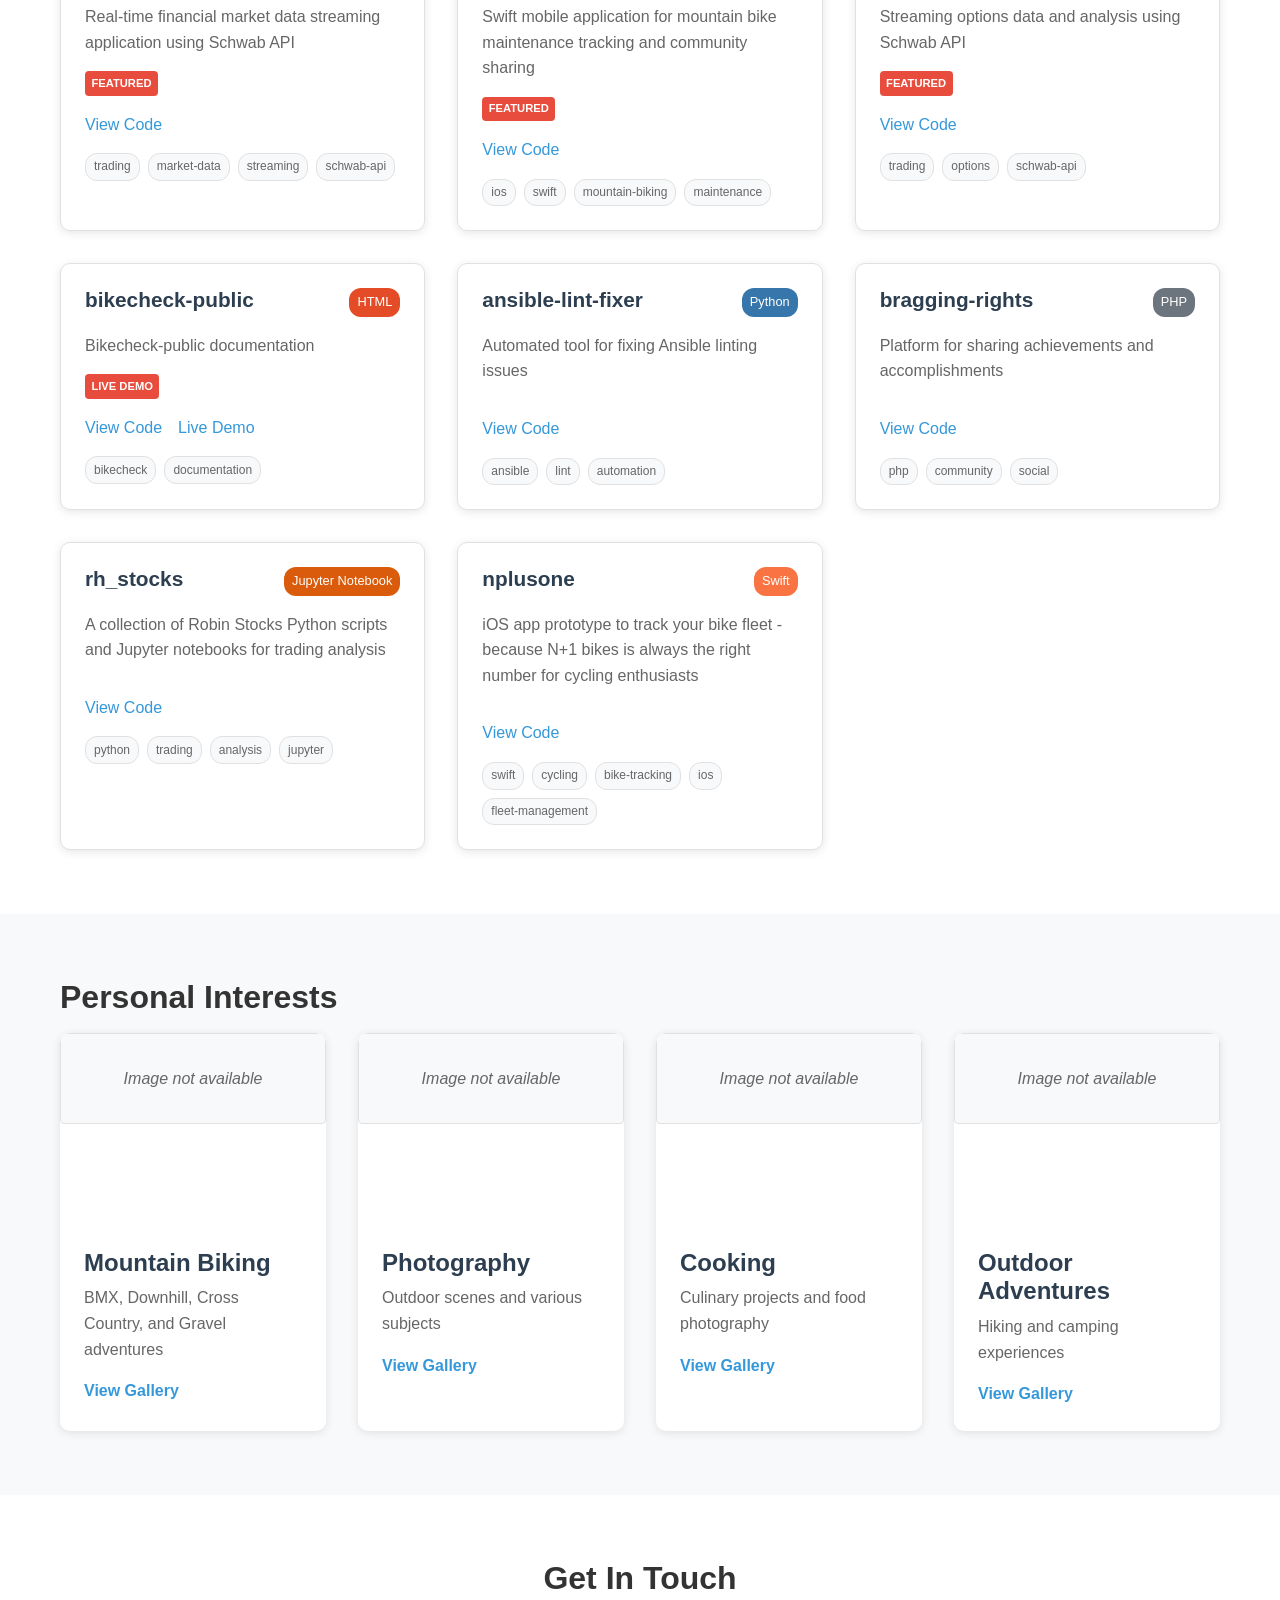
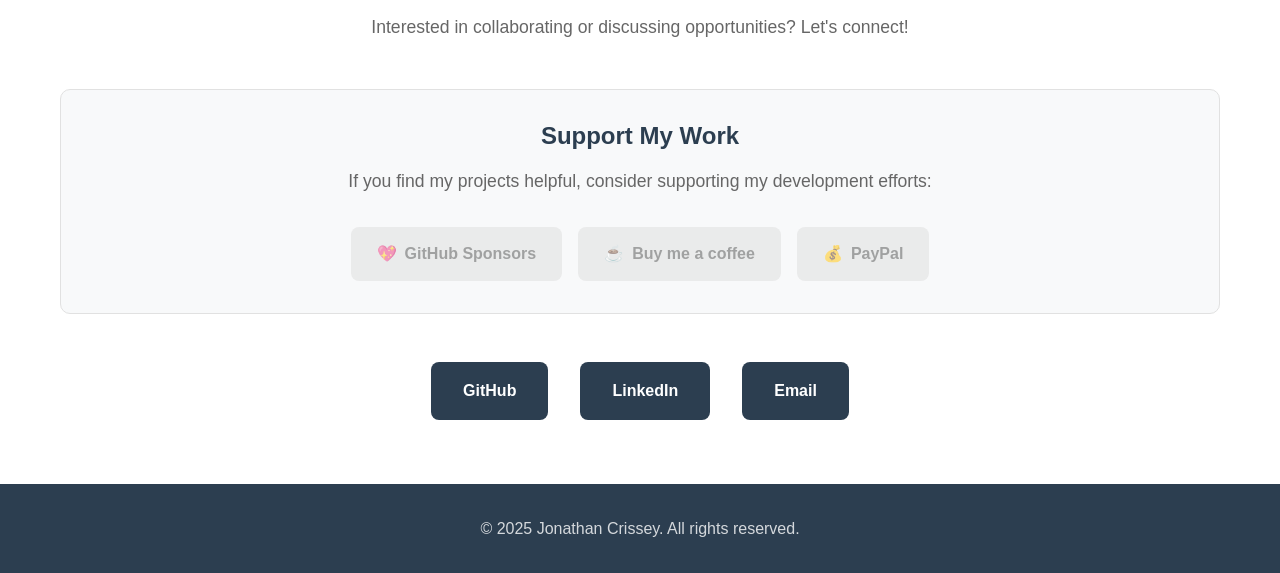
==== commit 602d942e: "update" ====
--- a/index.html
+++ b/index.html
@@ -33,8 +33,9 @@
                 <p>18+ years of experience in cloud infrastructure, mobile development, and hardware automation</p>
                 <p class="hero-subtitle">Currently: Cloud Hardware Platform Engineer at IBM</p>
                 <div class="hero-actions">
-                    <a href="#projects" class="btn btn-primary">View Projects</a>
-                    <a href="#contact" class="btn btn-secondary">Get In Touch</a>
+                    <a href="https://jonsflow.github.io/resume-creator/" class="btn btn-primary" target="_blank" rel="noopener">View Resume</a>
+                    <a href="#projects" class="btn btn-secondary">View Projects</a>
+                    <a href="#contact" class="btn btn-outline">Get In Touch</a>
                 </div>
             </div>
         </section>
@@ -164,13 +165,13 @@
                     </div>
                     
                     <div class="contact-links">
-                        <a href="https://github.com/jonathanalexander229" class="contact-link" target="_blank" rel="noopener">
+                        <a href="https://github.com/jonsflow" class="contact-link" target="_blank" rel="noopener">
                             <span class="icon">GitHub</span>
                         </a>
-                        <a href="https://linkedin.com/in/jonathanalexander229" class="contact-link" target="_blank" rel="noopener">
+                        <a href="https://linkedin.com/in/jonathan-crissey-152469259" class="contact-link" target="_blank" rel="noopener">
                             <span class="icon">LinkedIn</span>
                         </a>
-                        <a href="mailto:jonathan@example.com" class="contact-link">
+                        <a href="mailto:joncrissey@icloud.com" class="contact-link">
                             <span class="icon">Email</span>
                         </a>
                     </div>
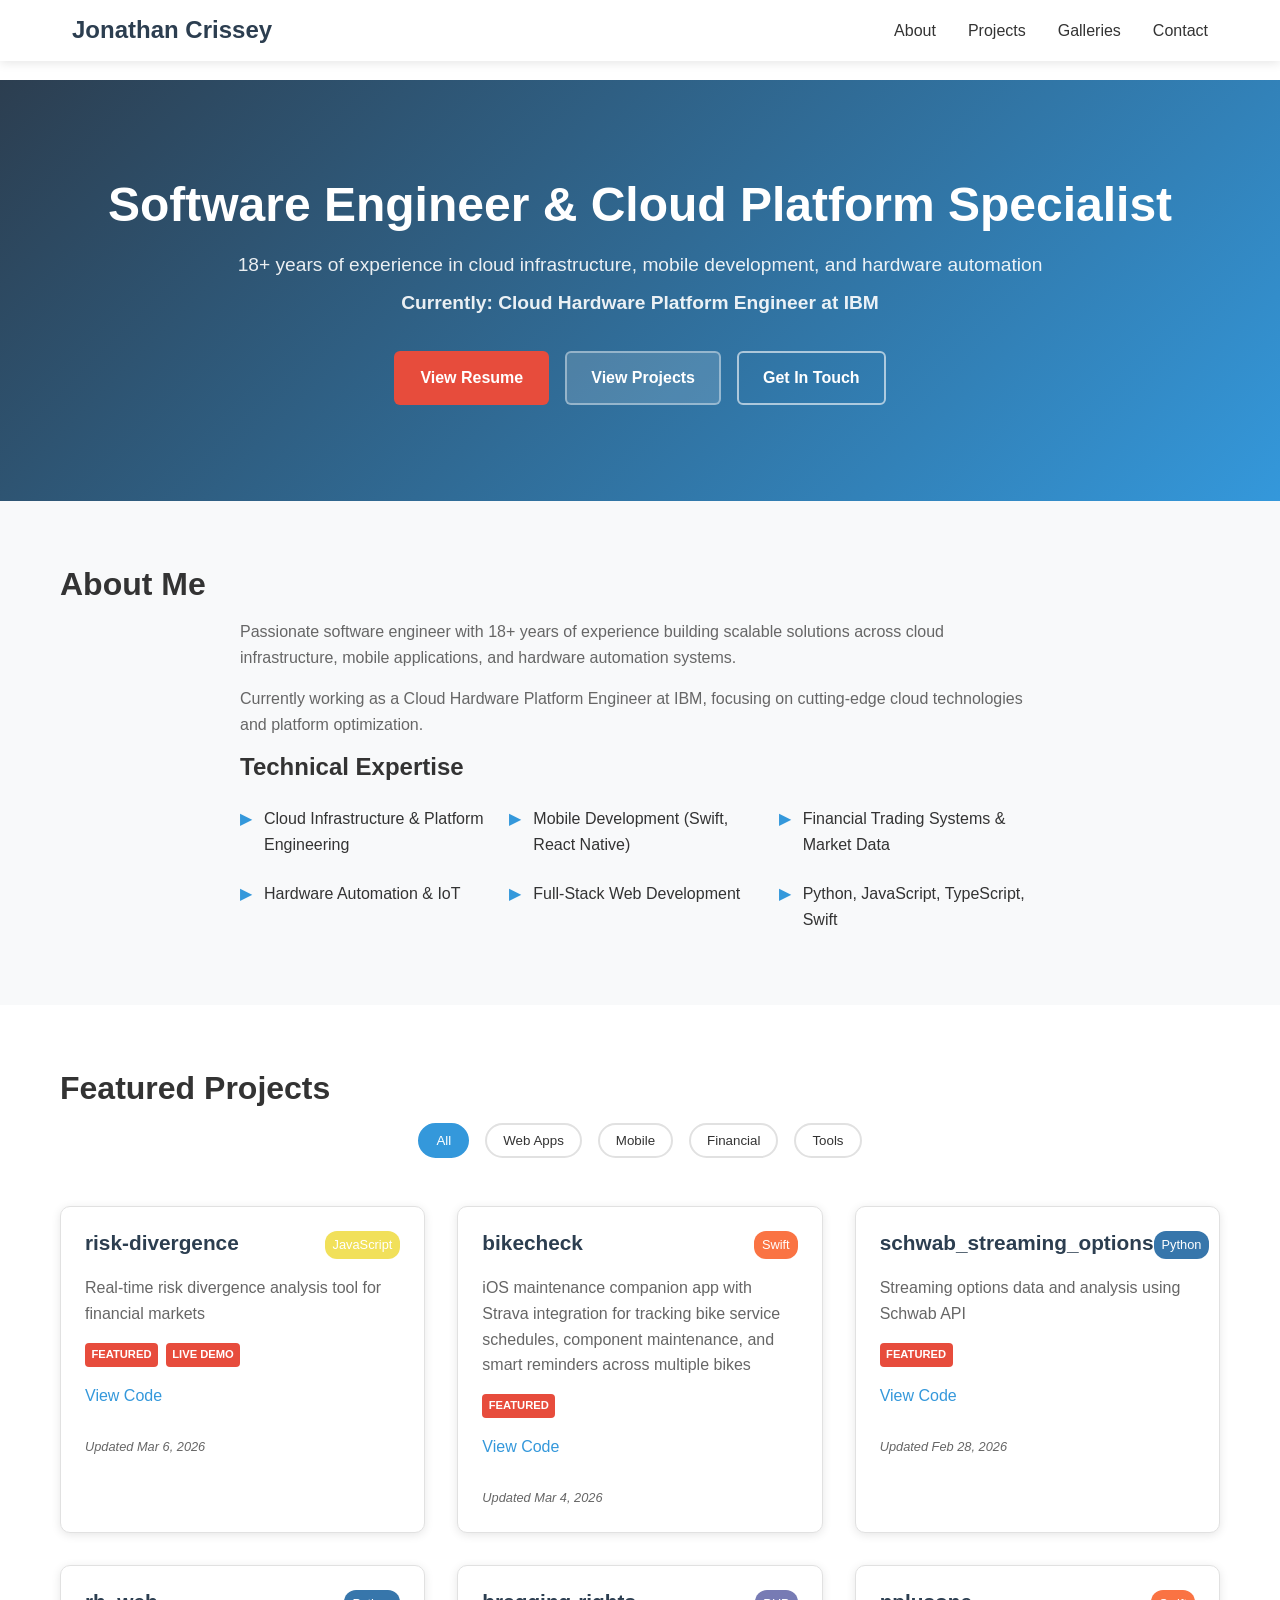
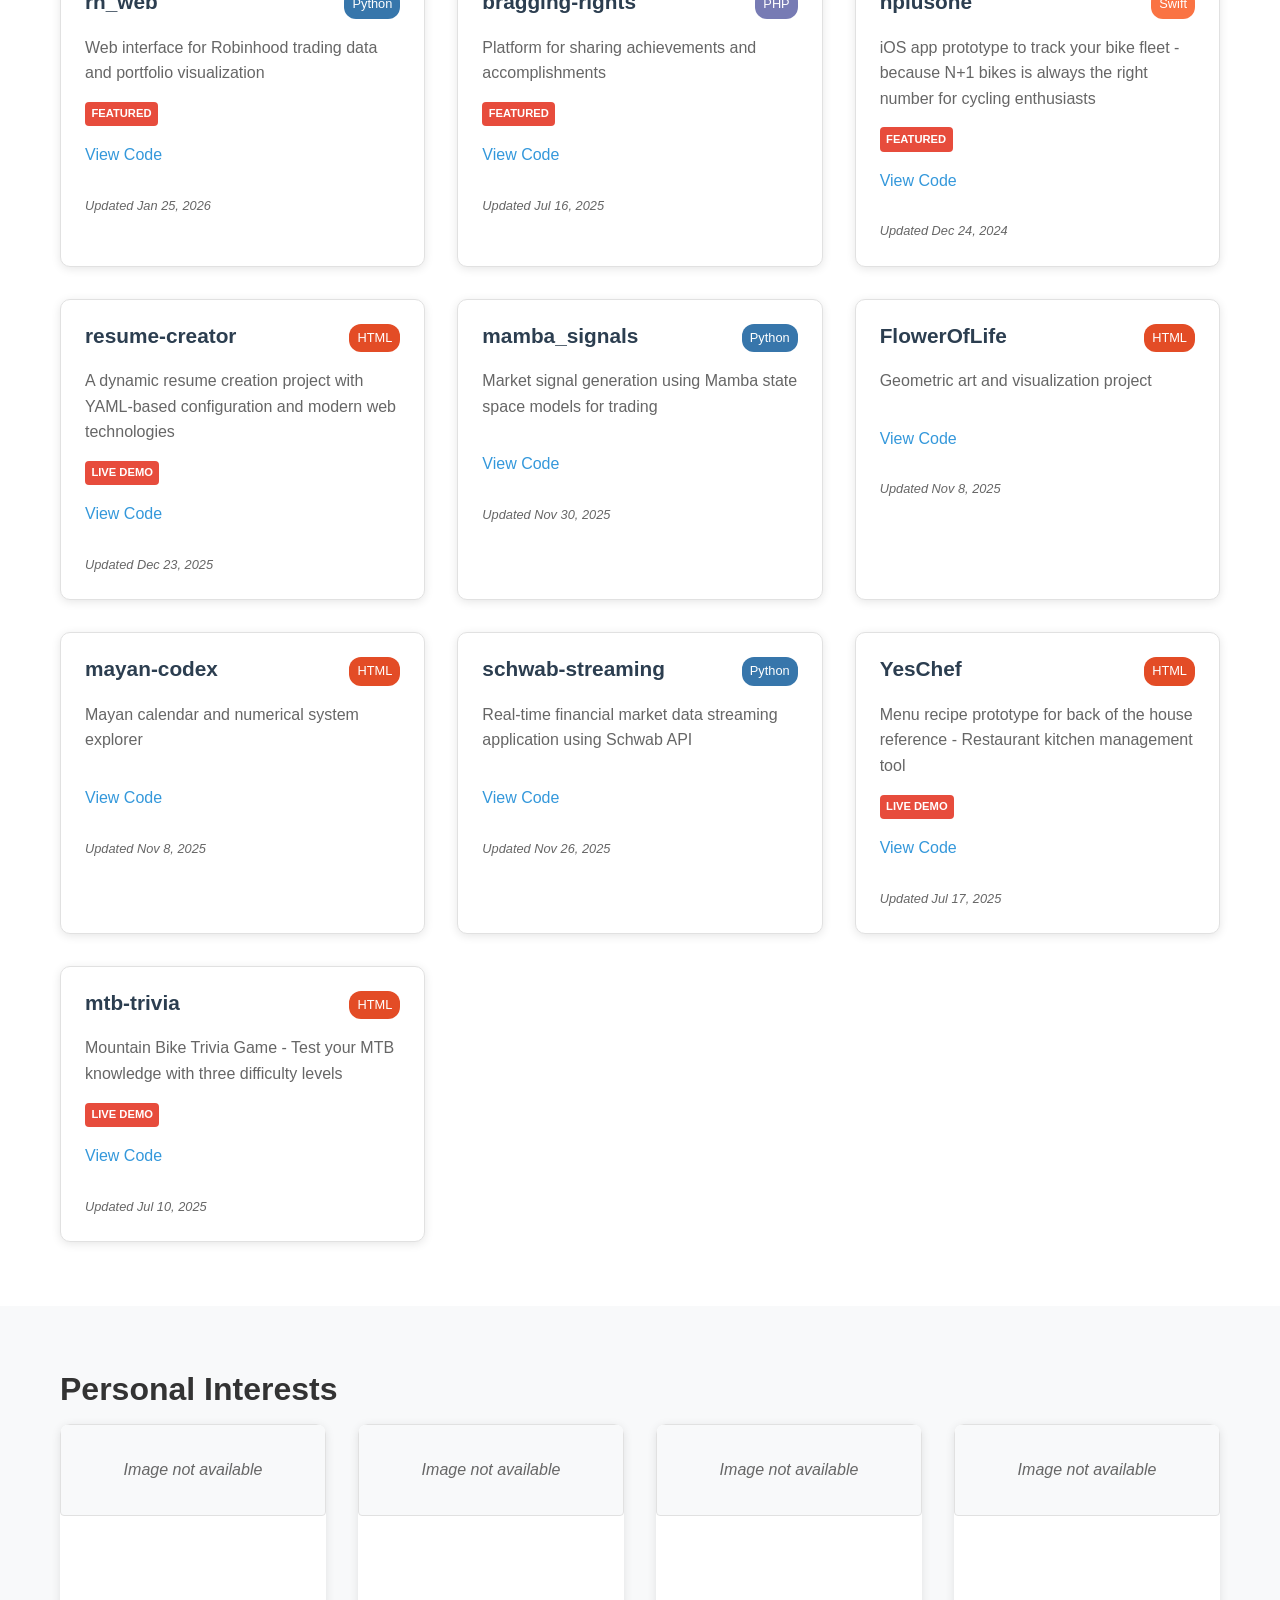
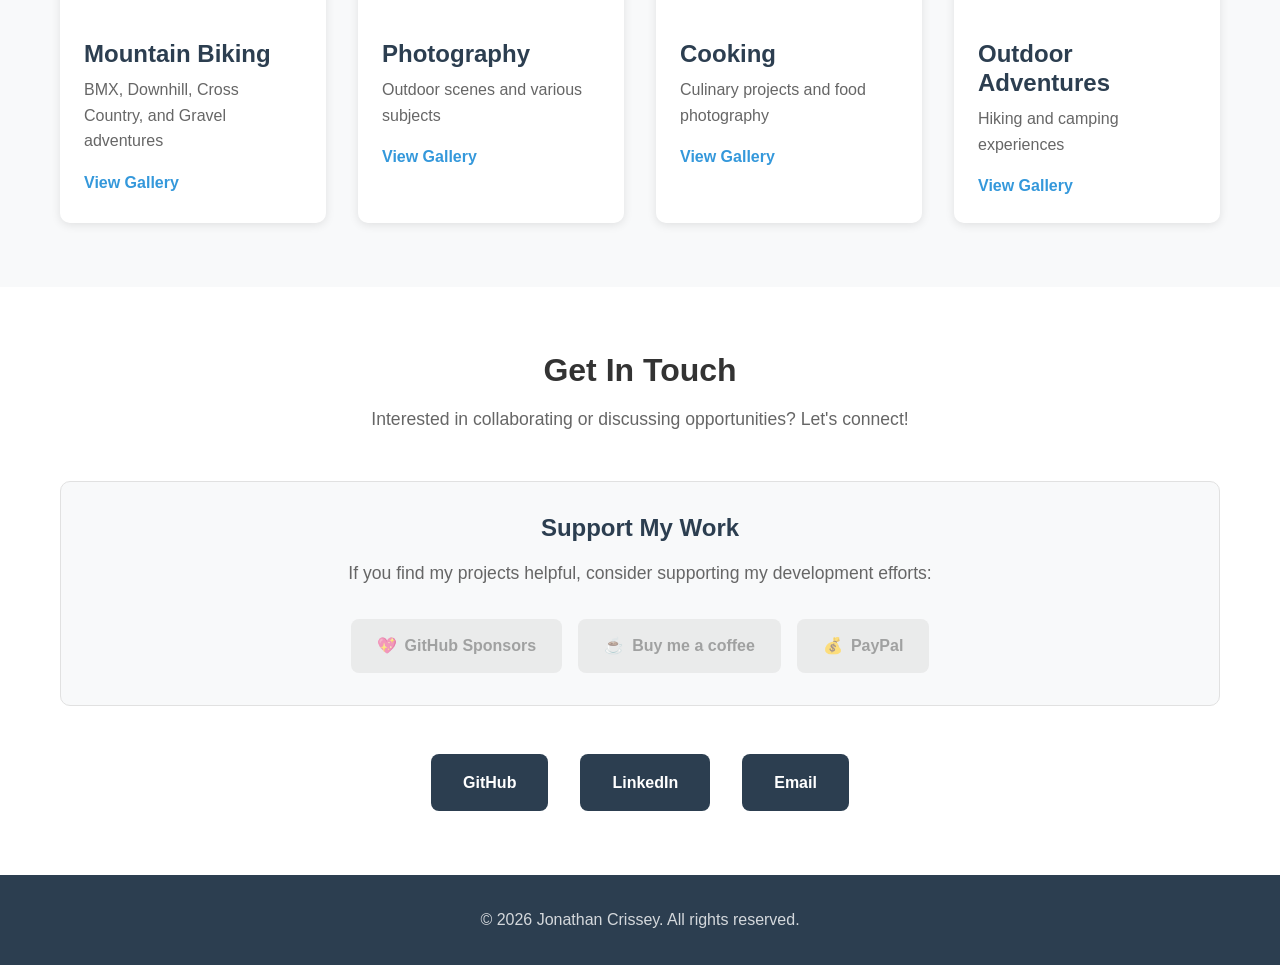
==== commit d3a7509d: "Fix broken links, remove ad scaffolding, improve code quality - Add .gitignore (.DS_Store, .claude/)" ====
--- a/index.html
+++ b/index.html
@@ -8,6 +8,7 @@
     <meta property="og:title" content="Jonathan Crissey - Software Engineer">
     <meta property="og:description" content="Portfolio showcasing GitHub projects and professional experience">
     <meta property="og:type" content="website">
+    <link rel="icon" href="data:image/svg+xml,%3Csvg xmlns='http://www.w3.org/2000/svg' viewBox='0 0 100 100'%3E%3Crect width='100' height='100' rx='20' fill='%232c3e50'/%3E%3Ctext x='50' y='72' font-size='60' font-family='Arial' font-weight='bold' fill='white' text-anchor='middle'%3EJC%3C/text%3E%3C/svg%3E">
     <link rel="stylesheet" href="css/main.css">
     <link rel="stylesheet" href="css/responsive.css">
 </head>
@@ -64,16 +65,6 @@
 
         <section id="projects" class="projects">
             <div class="container">
-                <!-- Ad Section - Testing Only -->
-                <div class="ad-section banner-ad" data-ad-type="banner" style="display: none;">
-                    <div class="ad-placeholder">
-                        <span class="ad-label">Advertisement</span>
-                        <div class="ad-content">
-                            <p>728x90 Banner Ad Space - Testing</p>
-                        </div>
-                    </div>
-                </div>
-                
                 <h2>Featured Projects</h2>
                 <div class="projects-filter">
                     <button class="filter-btn active" data-filter="all">All</button>
@@ -84,16 +75,6 @@
                 </div>
                 <div class="projects-grid" id="projects-grid">
                     <!-- Projects will be dynamically loaded here -->
-                </div>
-                
-                <!-- Ad Section - Sidebar Style -->
-                <div class="ad-section sidebar-ad" data-ad-type="sidebar" style="display: none;">
-                    <div class="ad-placeholder">
-                        <span class="ad-label">Sponsored</span>
-                        <div class="ad-content">
-                            <p>300x250 Sidebar Ad - Testing</p>
-                        </div>
-                    </div>
                 </div>
             </div>
         </section>
@@ -180,23 +161,9 @@
         </section>
     </main>
 
-    <!-- Ad Testing Controls (Development Only) -->
-    <div class="ad-controls" id="ad-controls">
-        <h4>Ad Testing (Dev Mode)</h4>
-        <label>
-            <input type="checkbox" id="toggle-banner-ad"> Banner Ads
-        </label>
-        <label>
-            <input type="checkbox" id="toggle-sidebar-ad"> Sidebar Ads
-        </label>
-        <label>
-            <input type="checkbox" id="toggle-donation-buttons" checked> Donation Buttons
-        </label>
-    </div>
-
     <footer class="footer">
         <div class="container">
-            <p>&copy; 2025 Jonathan Crissey. All rights reserved.</p>
+            <p>&copy; <span id="current-year">2025</span> Jonathan Crissey. All rights reserved.</p>
         </div>
     </footer>
 
--- a/css/main.css
+++ b/css/main.css
@@ -56,6 +56,13 @@
     left: 0;
     right: 0;
     z-index: 1000;
+    transition: background 0.3s ease;
+}
+
+.header-scrolled {
+    background: rgba(255, 255, 255, 0.95);
+    backdrop-filter: blur(10px);
+    -webkit-backdrop-filter: blur(10px);
 }
 
 .nav {
@@ -150,14 +157,27 @@
 }
 
 .btn-secondary {
+    background: rgba(255, 255, 255, 0.15);
+    color: white;
+    border-color: rgba(255, 255, 255, 0.4);
+}
+
+.btn-secondary:hover {
+    background: rgba(255, 255, 255, 0.25);
+    border-color: rgba(255, 255, 255, 0.6);
+    transform: translateY(-2px);
+}
+
+.btn-outline {
     background: transparent;
     color: white;
+    border-color: rgba(255, 255, 255, 0.6);
+}
+
+.btn-outline:hover {
+    background: rgba(255, 255, 255, 0.1);
     border-color: white;
-}
-
-.btn-secondary:hover {
-    background: white;
-    color: var(--primary-color);
+    transform: translateY(-2px);
 }
 
 /* Sections */
@@ -495,6 +515,13 @@
     display: flex;
     gap: 0.5rem;
     flex-wrap: wrap;
+}
+
+.project-updated {
+    margin-top: 0.75rem;
+    font-size: 0.8rem;
+    color: var(--text-light);
+    font-style: italic;
 }
 
 /* Lightbox Styles */
@@ -599,95 +626,6 @@
     font-size: 0.9rem;
 }
 
-/* Ad Sections - Testing Only */
-.ad-section {
-    margin: 2rem 0;
-    text-align: center;
-}
-
-.ad-placeholder {
-    background: linear-gradient(135deg, #f8f9fa 0%, #e9ecef 100%);
-    border: 2px dashed var(--border-color);
-    border-radius: 8px;
-    padding: 1rem;
-    position: relative;
-    min-height: 100px;
-    display: flex;
-    flex-direction: column;
-    align-items: center;
-    justify-content: center;
-}
-
-.ad-label {
-    position: absolute;
-    top: 8px;
-    left: 8px;
-    background: var(--text-light);
-    color: white;
-    padding: 0.2rem 0.5rem;
-    border-radius: 4px;
-    font-size: 0.7rem;
-    text-transform: uppercase;
-    font-weight: 600;
-}
-
-.banner-ad .ad-placeholder {
-    width: 100%;
-    max-width: 728px;
-    height: 90px;
-    margin: 0 auto;
-}
-
-.sidebar-ad .ad-placeholder {
-    width: 300px;
-    height: 250px;
-    margin: 0 auto;
-}
-
-.ad-content {
-    color: var(--text-light);
-    font-style: italic;
-}
-
-.ad-content p {
-    margin: 0;
-    font-size: 0.9rem;
-}
-
-/* Ad Testing Controls */
-.ad-controls {
-    position: fixed;
-    bottom: 20px;
-    right: 20px;
-    background: var(--primary-color);
-    color: white;
-    padding: 1rem;
-    border-radius: 8px;
-    box-shadow: var(--shadow);
-    z-index: 1000;
-    display: none;
-}
-
-.ad-controls.show {
-    display: block;
-}
-
-.ad-controls h4 {
-    margin: 0 0 0.5rem 0;
-    font-size: 0.9rem;
-}
-
-.ad-controls label {
-    display: block;
-    margin: 0.25rem 0;
-    font-size: 0.8rem;
-    cursor: pointer;
-}
-
-.ad-controls input[type="checkbox"] {
-    margin-right: 0.5rem;
-}
-
 /* Animation Classes */
 .animate-in {
     animation: fadeInUp 0.6s ease forwards;
--- a/css/responsive.css
+++ b/css/responsive.css
@@ -1,238 +1,156 @@
-/* Responsive Design */
+/* Responsive Styles - Mobile and Tablet Breakpoints */
 
-/* Tablet Styles */
-@media (max-width: 1024px) {
-    .container {
-        padding: 0 15px;
-    }
-    
-    .nav {
-        padding: 1rem 1.5rem;
-    }
-    
-    .hero-content h1 {
-        font-size: 2.5rem;
-    }
-    
-    .projects-grid {
-        grid-template-columns: repeat(auto-fit, minmax(280px, 1fr));
-        gap: 1.5rem;
-    }
-    
-    .galleries-grid {
-        grid-template-columns: repeat(auto-fit, minmax(200px, 1fr));
-    }
-}
-
-/* Mobile Styles */
+/* Tablet - 768px and below */
 @media (max-width: 768px) {
     .nav {
+        padding: 1rem;
         flex-direction: column;
         gap: 1rem;
-        padding: 1rem;
     }
-    
+
+    .nav-brand h1 {
+        font-size: 1.25rem;
+    }
+
     .nav-links {
-        gap: 1.5rem;
+        gap: 1rem;
+        width: 100%;
+        justify-content: center;
     }
-    
+
     main {
         margin-top: 120px;
     }
-    
+
     .hero {
         padding: 4rem 1rem;
     }
-    
+
     .hero-content h1 {
         font-size: 2rem;
     }
-    
+
     .hero-content p {
         font-size: 1rem;
     }
-    
+
     .hero-actions {
         flex-direction: column;
         align-items: center;
-        gap: 0.5rem;
+        gap: 0.75rem;
     }
-    
-    .btn {
+
+    .hero-actions .btn {
         width: 100%;
-        max-width: 200px;
+        max-width: 280px;
         text-align: center;
     }
-    
+
+    h1 { font-size: 2rem; }
+    h2 { font-size: 1.75rem; }
+    h3 { font-size: 1.25rem; }
+
     section {
         padding: 3rem 0;
     }
-    
-    h1 { font-size: 2rem; }
-    h2 { font-size: 1.75rem; }
-    h3 { font-size: 1.25rem; }
-    
+
+    .container {
+        padding: 0 1rem;
+    }
+
     .projects-filter {
         gap: 0.5rem;
     }
-    
+
     .filter-btn {
         padding: 6px 12px;
         font-size: 0.9rem;
     }
-    
+
     .projects-grid {
         grid-template-columns: 1fr;
-        gap: 1rem;
+        gap: 1.5rem;
     }
-    
-    .project-card {
-        padding: 1rem;
-    }
-    
-    .project-header {
-        flex-direction: column;
-        gap: 0.5rem;
-        align-items: flex-start;
-    }
-    
-    .project-links {
-        flex-direction: column;
-        gap: 0.5rem;
-    }
-    
+
     .galleries-grid {
         grid-template-columns: 1fr;
-        gap: 1rem;
+        gap: 1.5rem;
     }
-    
-    .contact-links {
-        flex-direction: column;
-        gap: 1rem;
-        align-items: center;
-    }
-    
-    .contact-link {
-        width: 100%;
-        max-width: 250px;
-    }
-    
+
     .tech-list {
         grid-template-columns: 1fr;
     }
+
+    .contact-links {
+        flex-direction: column;
+        align-items: center;
+        gap: 1rem;
+    }
+
+    .contact-link {
+        width: 100%;
+        max-width: 280px;
+        text-align: center;
+    }
+
+    .donation-buttons {
+        flex-direction: column;
+        align-items: center;
+        gap: 0.75rem;
+    }
+
+    .donation-btn {
+        width: 100%;
+        max-width: 280px;
+        justify-content: center;
+    }
+
+    .lightbox-prev {
+        left: 10px;
+    }
+
+    .lightbox-next {
+        right: 10px;
+    }
+
+    .lightbox-prev,
+    .lightbox-next {
+        font-size: 1.5rem;
+        padding: 0.5rem;
+    }
 }
 
-/* Small Mobile Styles */
+/* Mobile - 480px and below */
 @media (max-width: 480px) {
-    .container {
-        padding: 0 10px;
+    .nav-brand h1 {
+        font-size: 1.1rem;
     }
-    
-    .nav-brand h1 {
-        font-size: 1.2rem;
+
+    .nav-links {
+        gap: 0.75rem;
+        font-size: 0.9rem;
     }
-    
-    .nav-links {
-        flex-wrap: wrap;
-        justify-content: center;
-        gap: 1rem;
-    }
-    
-    .hero {
-        padding: 3rem 0.5rem;
-    }
-    
+
     .hero-content h1 {
         font-size: 1.75rem;
     }
-    
+
+    .hero-actions .btn {
+        padding: 10px 20px;
+        font-size: 0.9rem;
+    }
+
     .project-card {
-        margin: 0 0.5rem;
+        padding: 1.25rem;
     }
-    
-    .gallery-card h3,
-    .gallery-card p,
-    .gallery-link {
-        padding: 0 1rem;
+
+    .project-header {
+        flex-direction: column;
+        align-items: flex-start;
+        gap: 0.5rem;
     }
-}
 
-/* Print Styles */
-@media print {
-    .nav,
-    .hero-actions,
-    .projects-filter,
-    .contact-links,
-    .footer {
-        display: none;
-    }
-    
-    .hero {
-        background: none;
-        color: var(--text-color);
-        padding: 2rem 0;
-    }
-    
-    .hero-content h1 {
-        color: var(--primary-color);
-    }
-    
-    section {
-        padding: 1rem 0;
-        break-inside: avoid;
-    }
-    
-    .project-card,
-    .gallery-card {
-        break-inside: avoid;
-        box-shadow: none;
-        border: 1px solid var(--border-color);
-    }
-}
-
-/* High DPI Displays */
-@media (-webkit-min-device-pixel-ratio: 2), (min-resolution: 192dpi) {
-    .gallery-image img,
-    .project-card {
-        image-rendering: -webkit-optimize-contrast;
-        image-rendering: crisp-edges;
-    }
-}
-
-/* Dark Mode Support */
-@media (prefers-color-scheme: dark) {
-    :root {
-        --primary-color: #34495e;
-        --text-color: #e4e4e4;
-        --text-light: #b8b8b8;
-        --background-color: #1a1a1a;
-        --section-bg: #2d2d2d;
-        --border-color: #404040;
-        --shadow: 0 2px 10px rgba(0, 0, 0, 0.3);
-    }
-    
-    .project-card,
-    .gallery-card {
-        background: var(--section-bg);
-        border-color: var(--border-color);
-    }
-    
-    .filter-btn {
-        background: var(--section-bg);
-        border-color: var(--border-color);
-        color: var(--text-color);
-    }
-}
-
-/* Reduced Motion */
-@media (prefers-reduced-motion: reduce) {
-    * {
-        animation-duration: 0.01ms !important;
-        animation-iteration-count: 1 !important;
-        transition-duration: 0.01ms !important;
-    }
-    
-    html {
-        scroll-behavior: auto;
+    .support-section {
+        padding: 1.5rem 1rem;
     }
 }
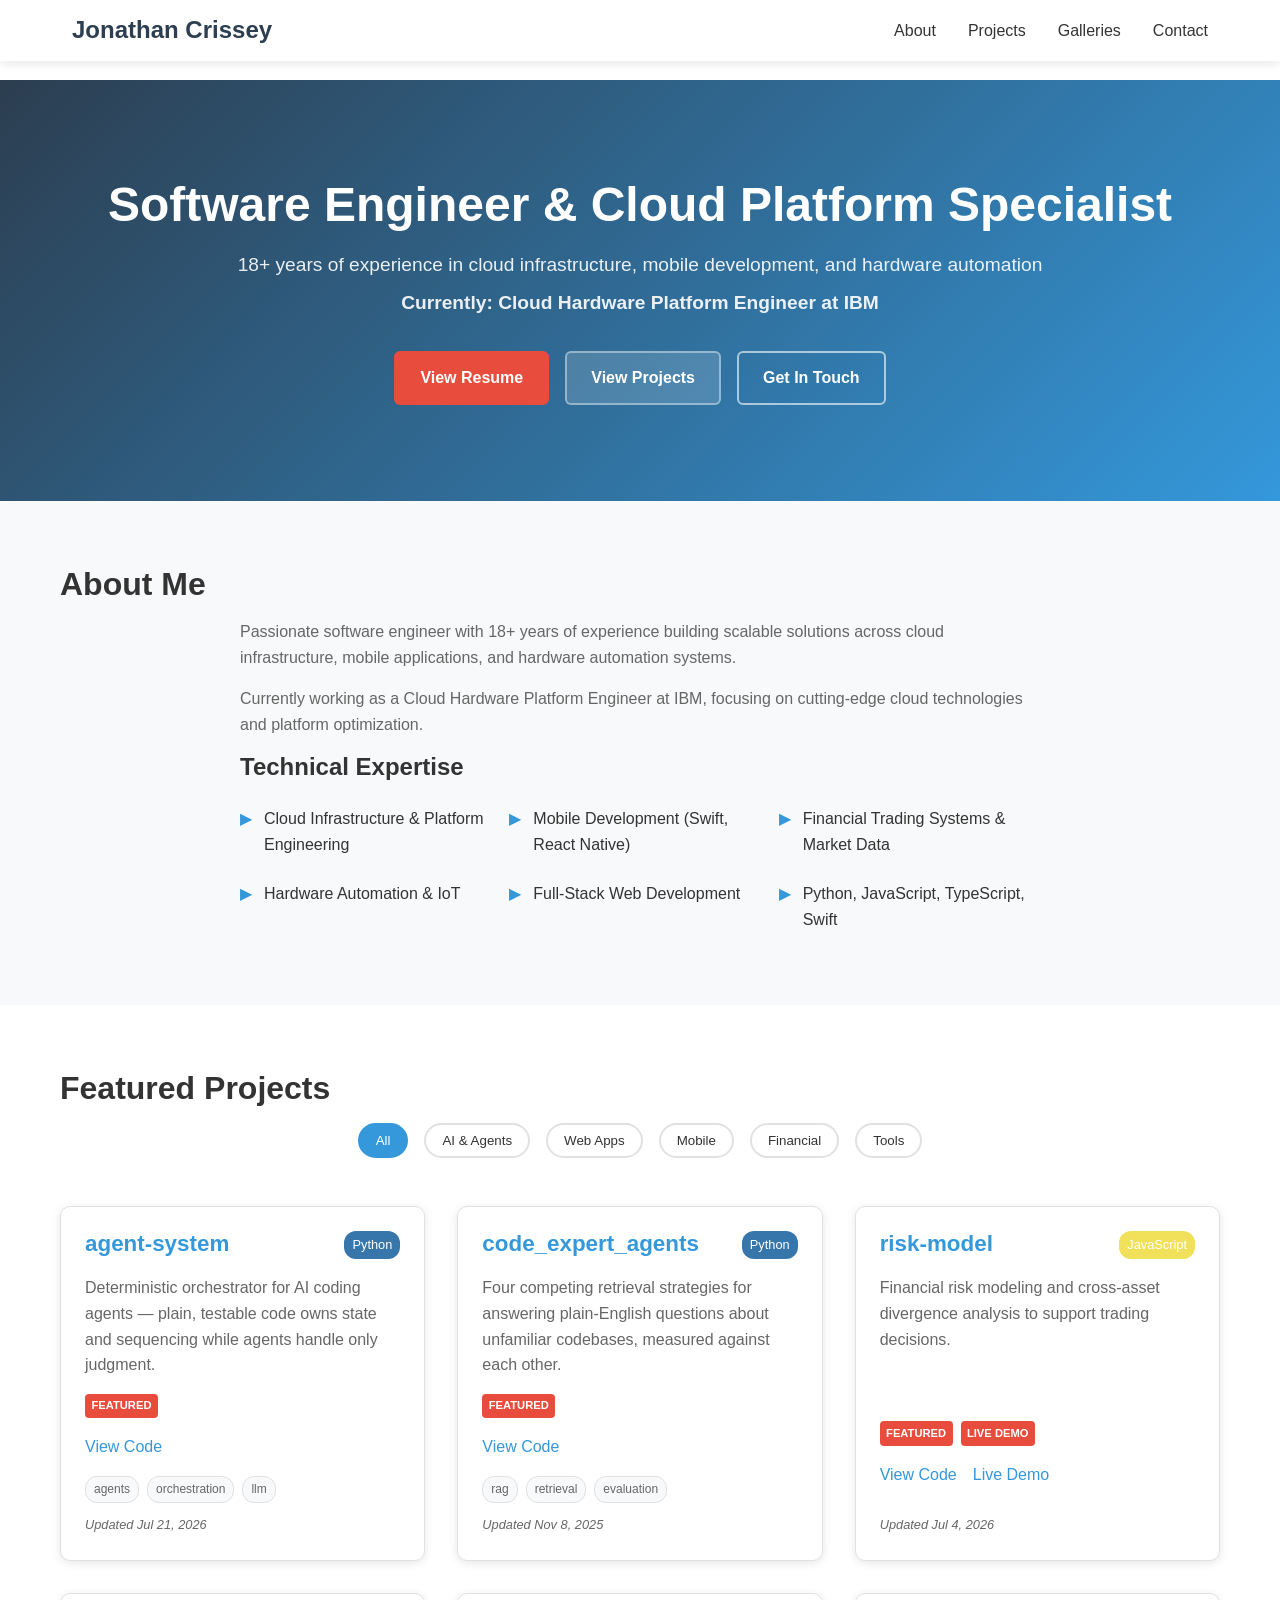
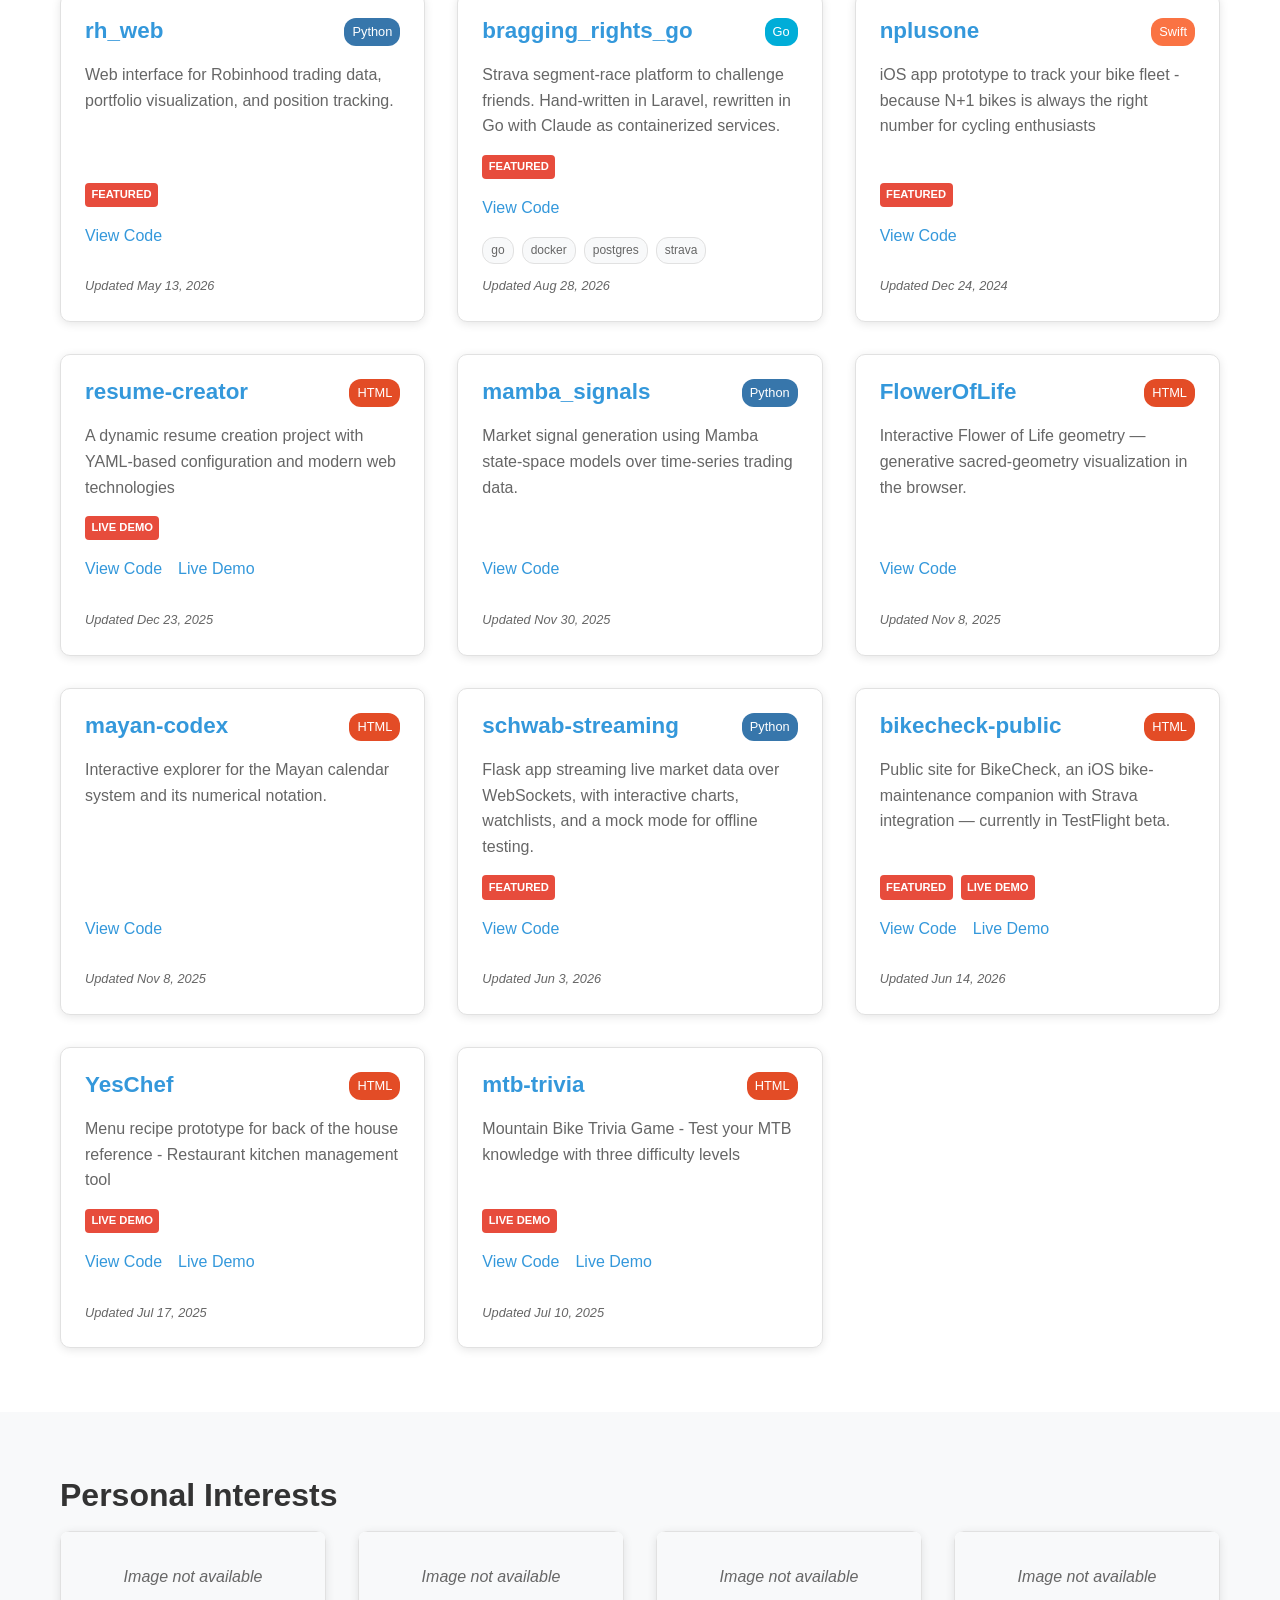
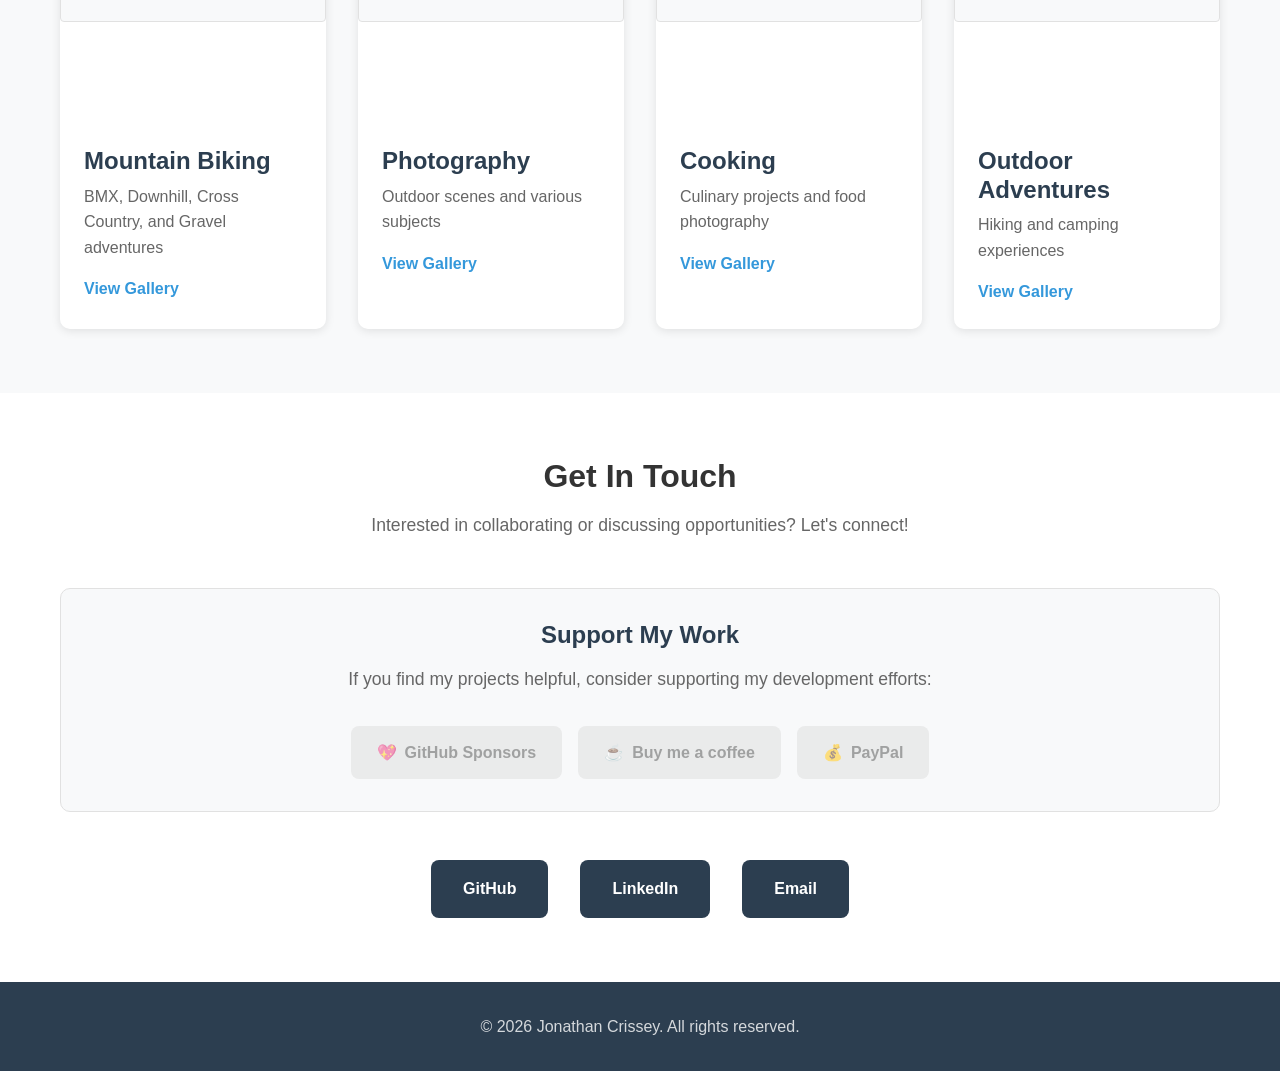
==== commit 470fc3af: "Add AI projects, retire the project-data generator Surface the AI engineering work the resume now le" ====
--- a/index.html
+++ b/index.html
@@ -68,6 +68,7 @@
                 <h2>Featured Projects</h2>
                 <div class="projects-filter">
                     <button class="filter-btn active" data-filter="all">All</button>
+                    <button class="filter-btn" data-filter="ai">AI &amp; Agents</button>
                     <button class="filter-btn" data-filter="web">Web Apps</button>
                     <button class="filter-btn" data-filter="mobile">Mobile</button>
                     <button class="filter-btn" data-filter="financial">Financial</button>
--- a/css/main.css
+++ b/css/main.css
@@ -250,6 +250,9 @@
 }
 
 .project-card {
+    display: flex;
+    flex-direction: column;
+    height: 100%;
     background: var(--background-color);
     border-radius: 10px;
     padding: 1.5rem;
@@ -271,9 +274,10 @@
 }
 
 .project-title {
-    font-size: 1.3rem;
-    color: var(--primary-color);
+    font-size: 1.4rem;
+    color: var(--secondary-color);
     margin: 0;
+    font-weight: 700;
 }
 
 .project-language {
@@ -286,6 +290,7 @@
 }
 
 .project-description {
+    flex: 1 1 auto;
     margin-bottom: 1rem;
     color: var(--text-light);
 }
